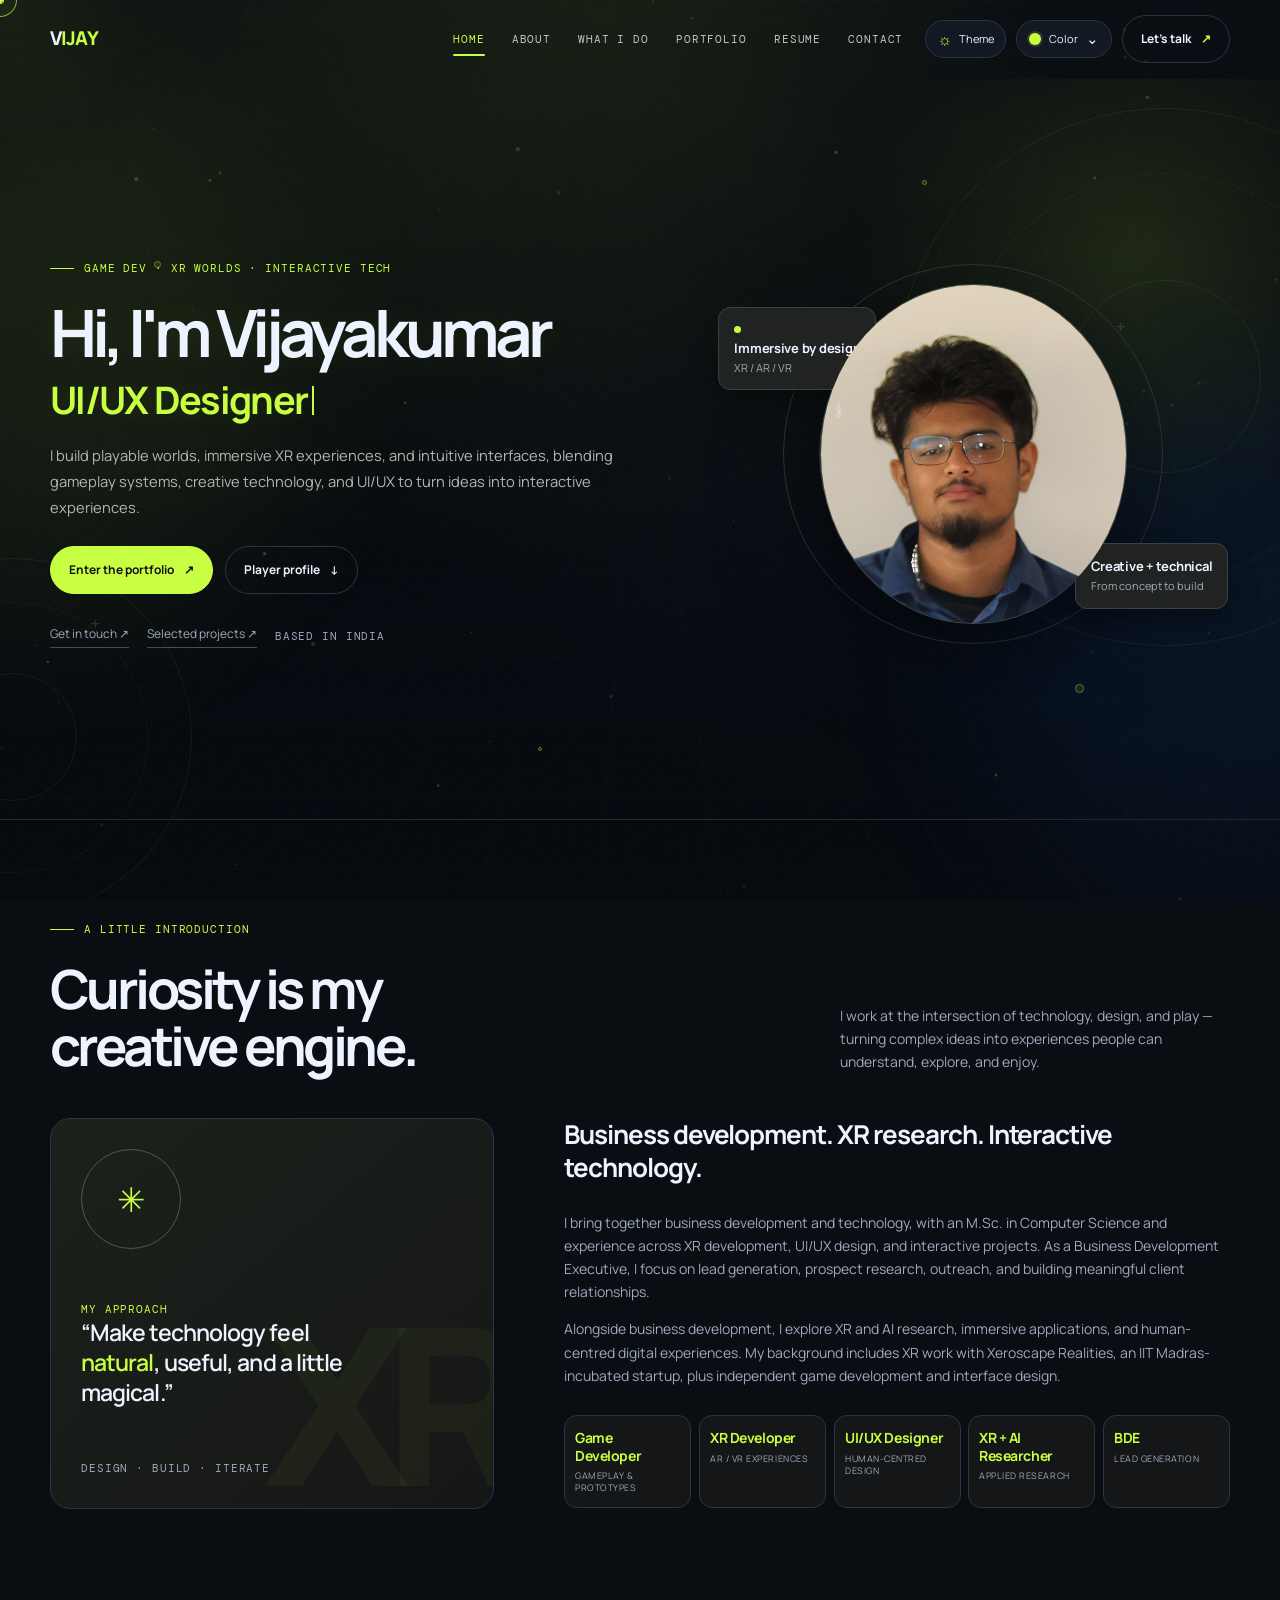
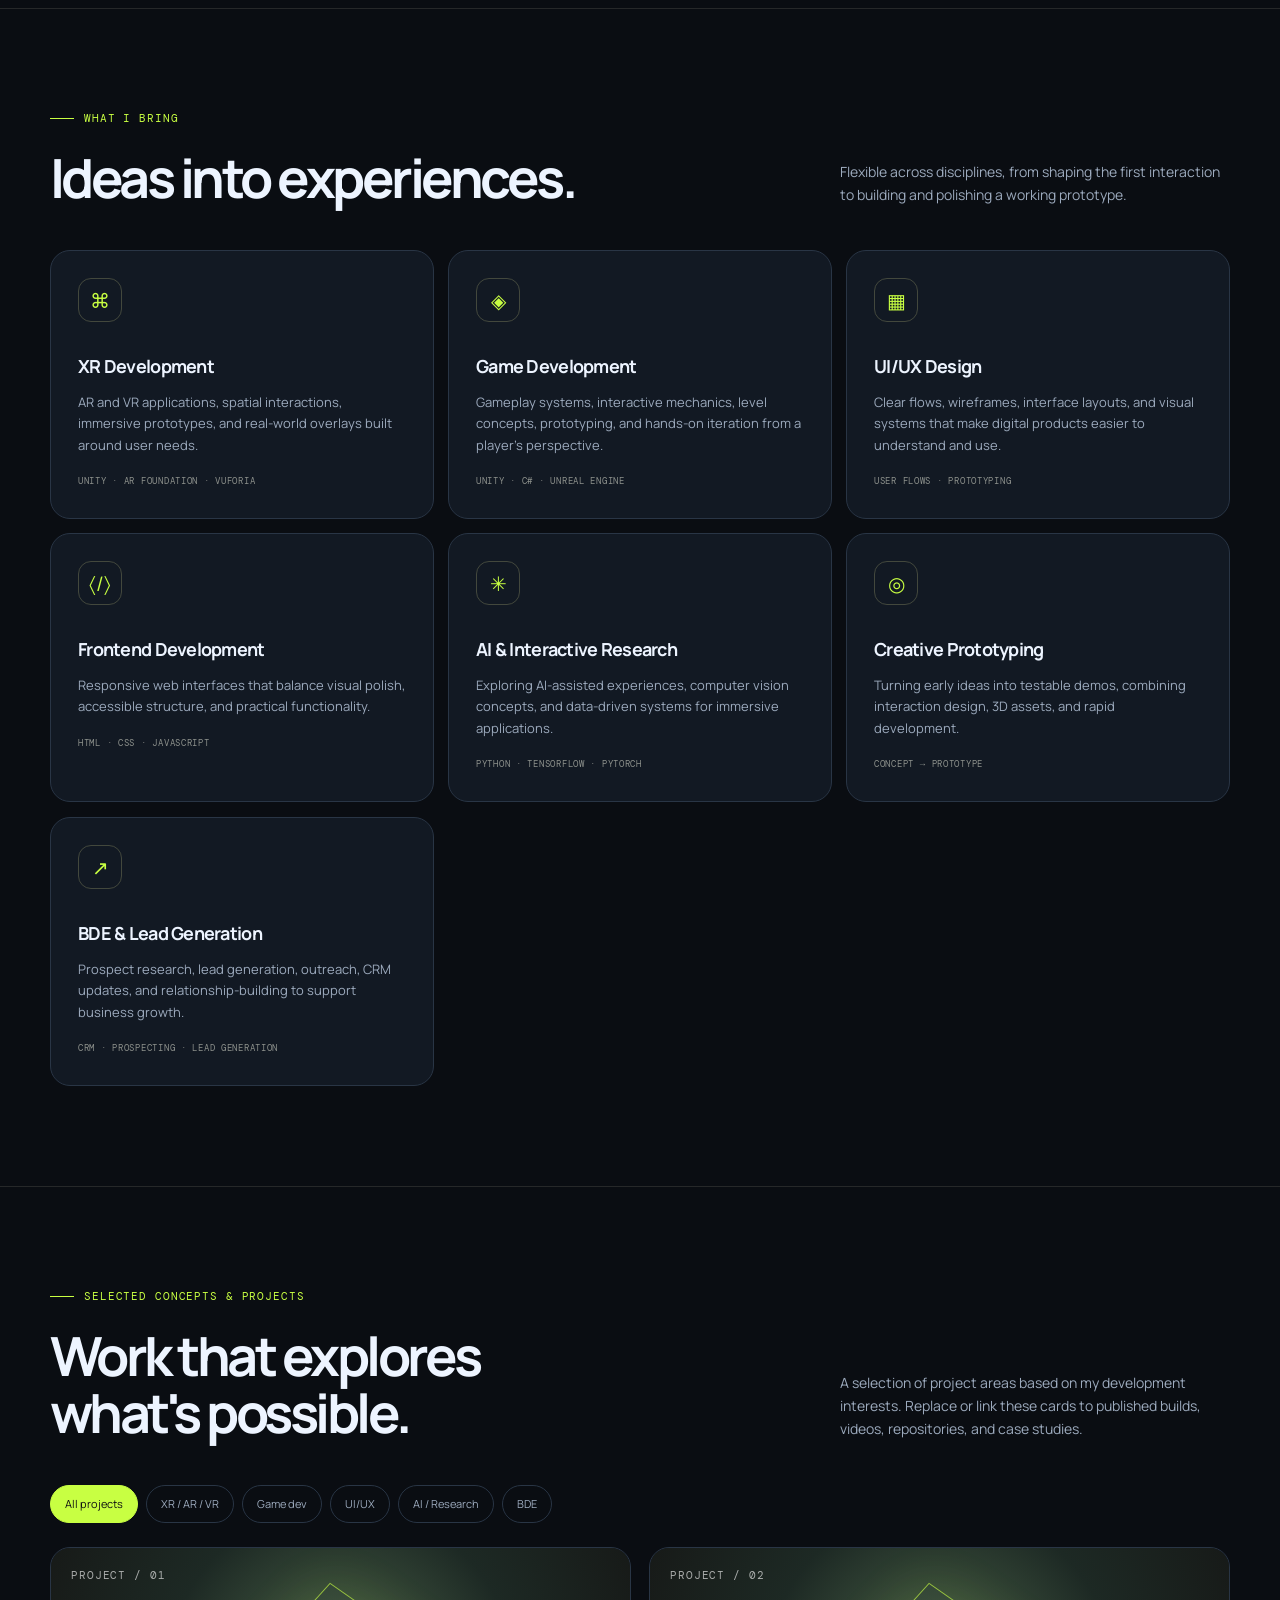
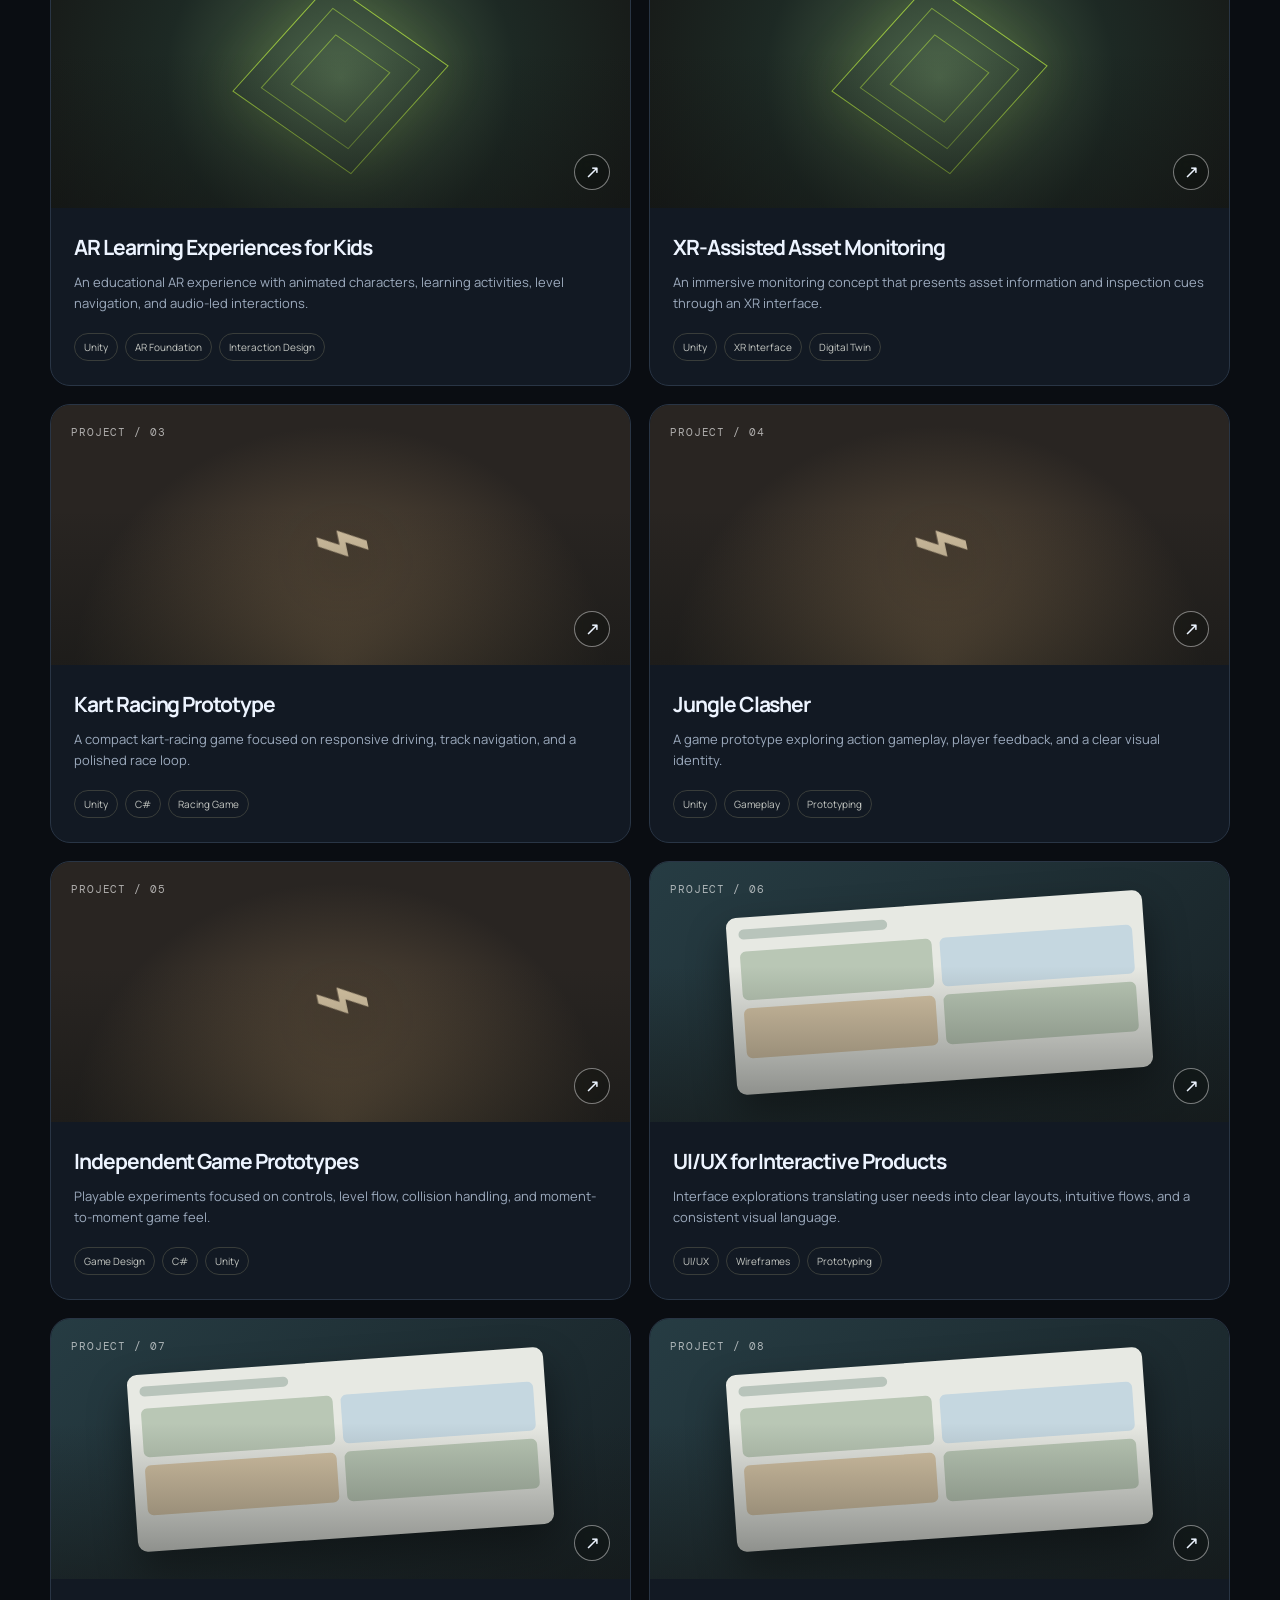
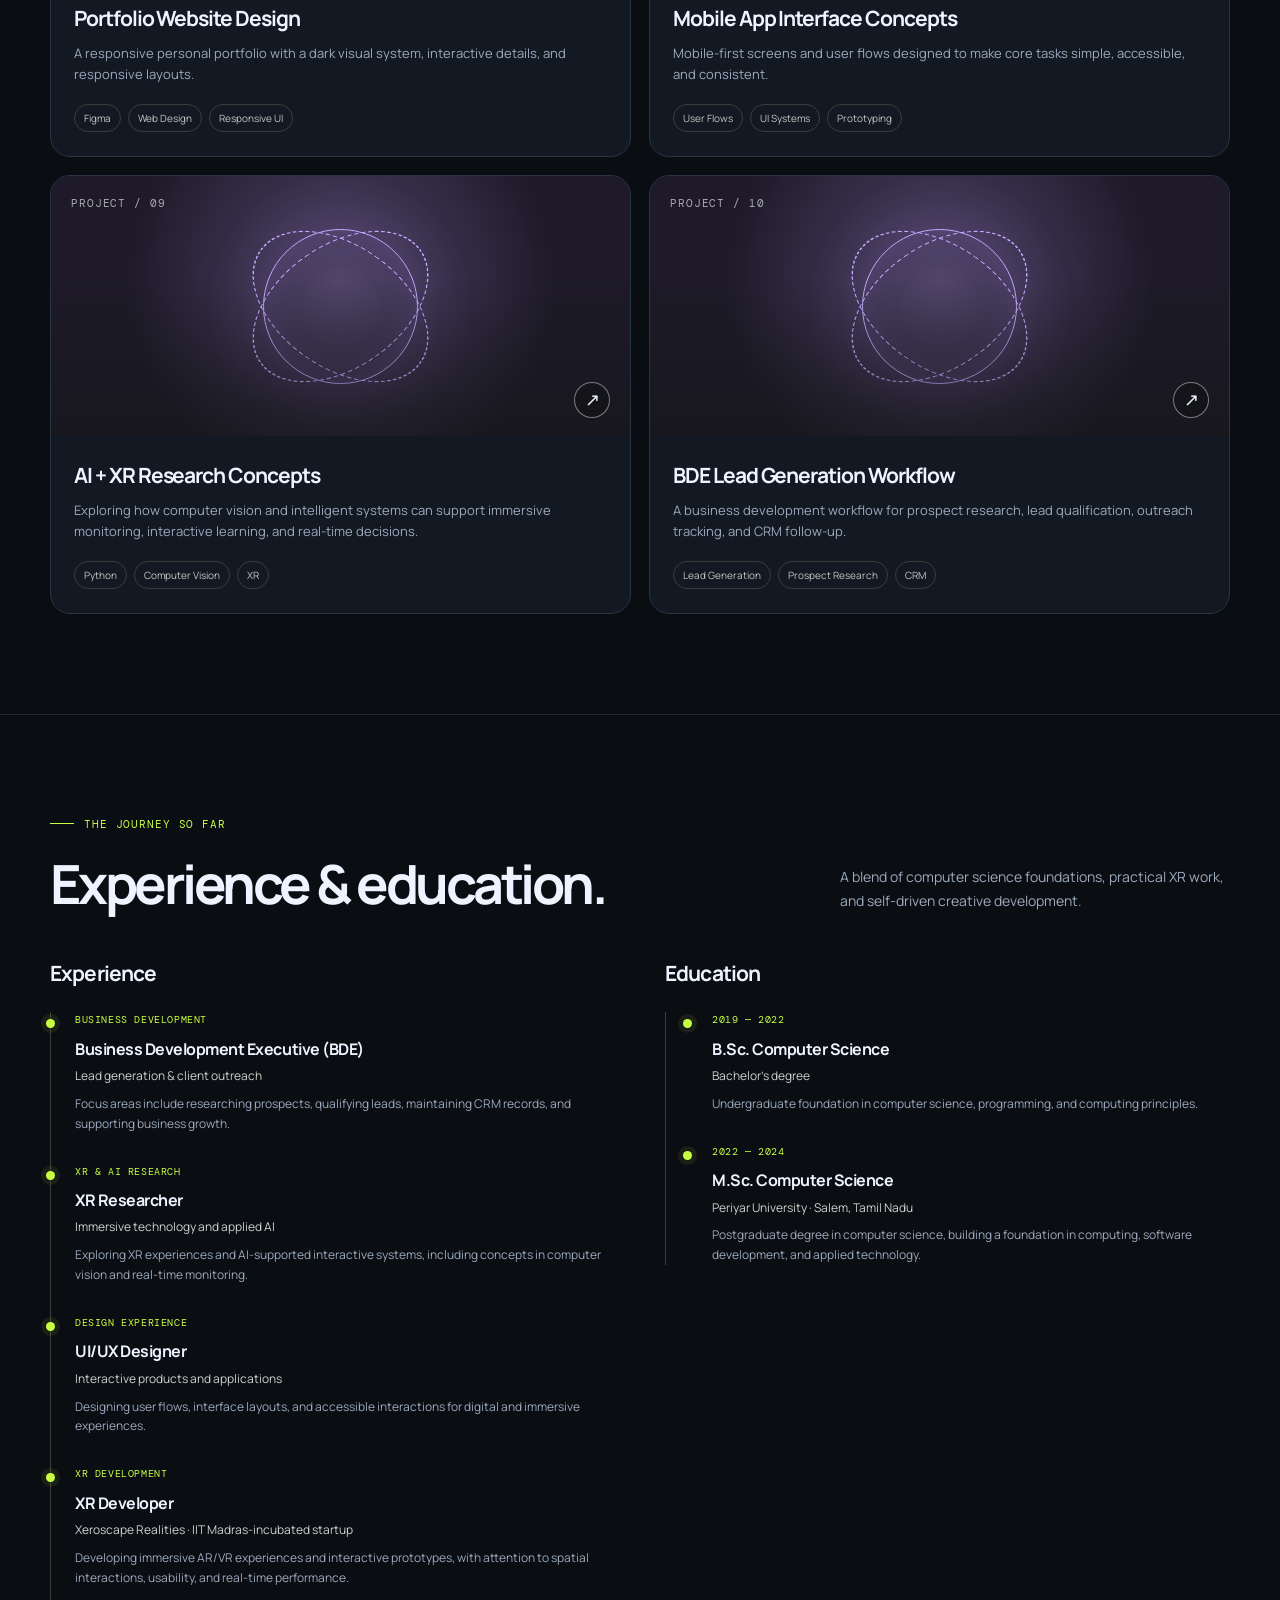
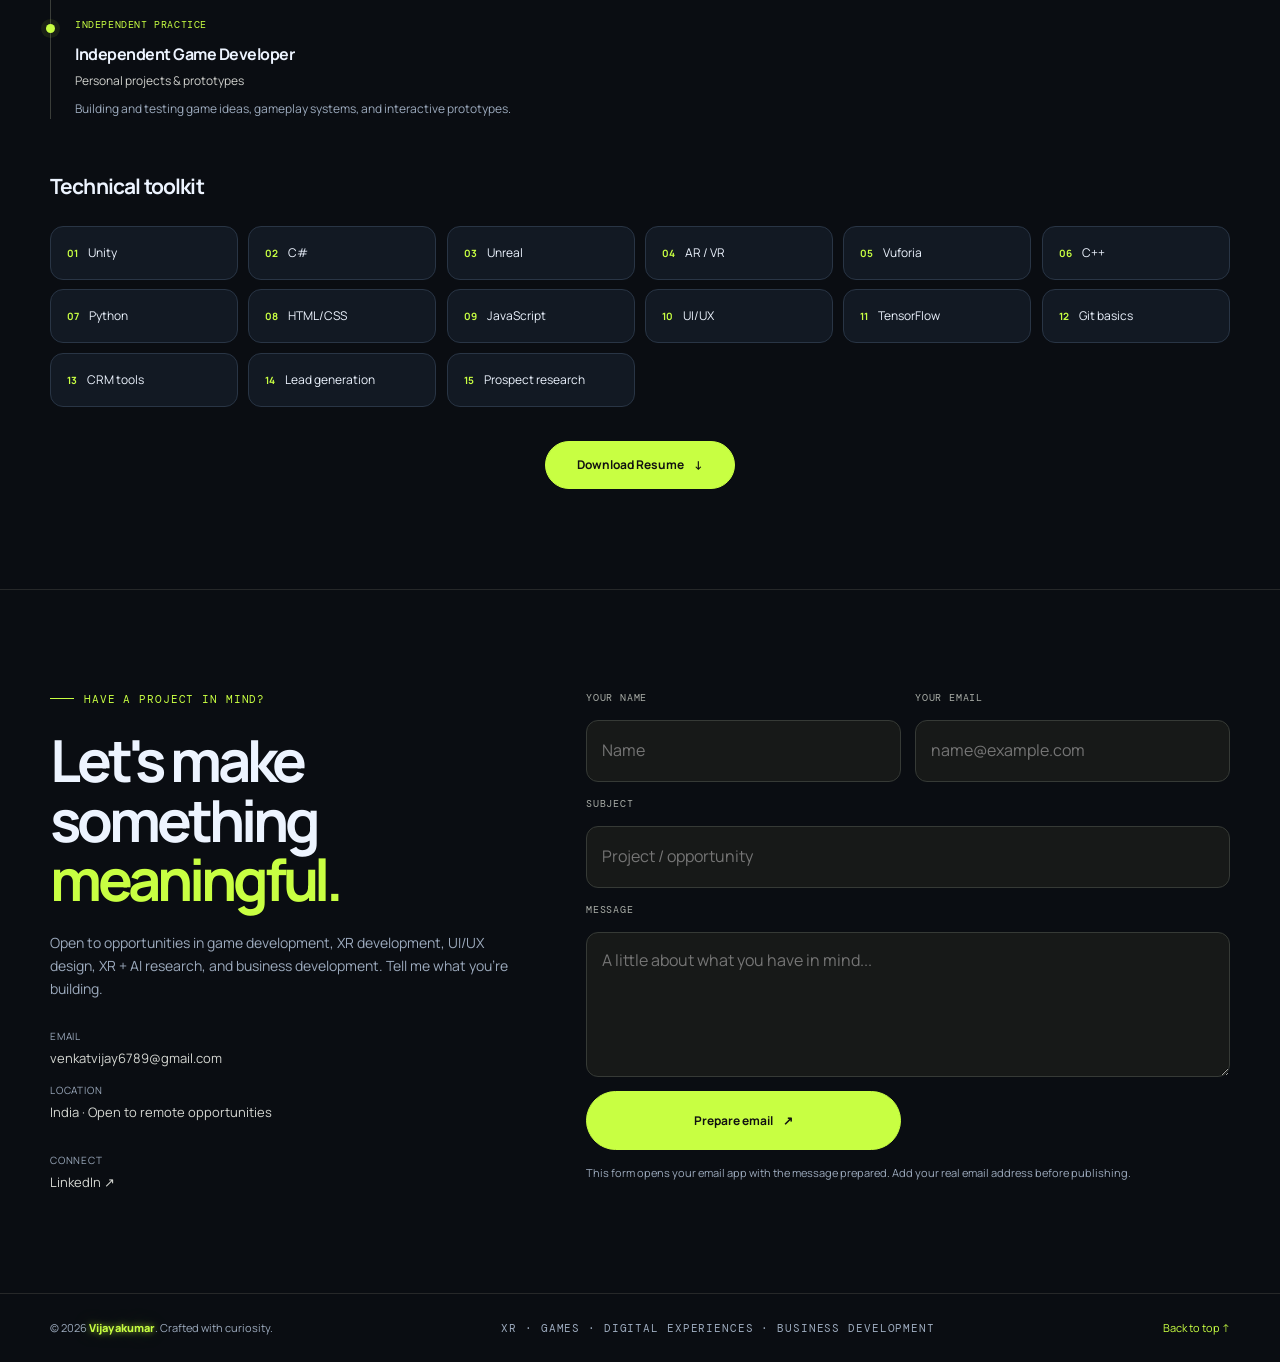
==== VIJAY/index.html @ b9625de1 "Add files via upload" ====
<!DOCTYPE html>
<html lang="en">
<head>
<meta charset="UTF-8">
<meta name="viewport" content="width=device-width, initial-scale=1.0">
<meta name="theme-color" content="#101112" id="themeColorMeta">
<meta name="description" content="Vijayakumar — Business Development Executive, XR Researcher, Game Developer and UI/UX Designer.">
<title>Vijayakumar — Game & XR Developer</title>
<link rel="preconnect" href="https://fonts.googleapis.com">
<link rel="dns-prefetch" href="https://fonts.googleapis.com">
<link rel="preconnect" href="https://fonts.gstatic.com" crossorigin>
<link href="https://fonts.googleapis.com/css2?family=DM+Mono:wght@400;500&family=Manrope:wght@400;500;600;700;800&display=swap" rel="stylesheet">



<link rel="stylesheet" href="style.css">
</head>
<body>
<div class="ambient-scene" aria-hidden="true">
  <canvas class="game-particles" id="gameParticles"></canvas>
  <div class="ambient-grid"></div>
  <div class="ambient-glow glow-a"></div><div class="ambient-glow glow-b"></div>
  <div class="hud-ring hud-ring-one"></div><div class="hud-ring hud-ring-two"></div>
  <div class="hud-scanline"></div>
  <span class="scene-node node-a"></span><span class="scene-node node-b"></span><span class="scene-node node-c"></span><span class="scene-node node-d"></span>
  <span class="scene-cross cross-a">+</span><span class="scene-cross cross-b">+</span>
</div>
<div class="scroll-progress" id="scrollProgress" aria-hidden="true"></div><div class="cursor-glow" aria-hidden="true"></div><div class="custom-cursor" id="customCursor" aria-hidden="true"></div><div class="custom-cursor-ring" id="customCursorRing" aria-hidden="true"></div>
<header class="topbar">
  <div class="wrap navrow">
    <a class="brand brand-wordmark" href="#home" aria-label="V. Vijayakumar home"><span>V<span class="accent">IJAY</span></span></a>
    <button class="menu-toggle" id="menuToggle" aria-label="Open navigation" aria-expanded="false">☰</button>
    <div class="nav-right">
    <nav class="nav" id="nav">
      <a href="#home" class="active">Home</a><a href="#about">About</a><a href="#services">What I do</a><a href="#work">Portfolio</a><a href="#resume">Resume</a><a href="#contact">Contact</a>
    </nav>
    <div class="appearance-tools" aria-label="Appearance controls">
      <button class="appearance-toggle" id="themeToggle" type="button" aria-label="Switch to light theme" title="Toggle dark and light theme"><span id="themeIcon">☼</span><span class="toggle-label">Theme</span></button>
      <div class="palette-menu" id="paletteMenu">
        <button class="palette-trigger" id="paletteTrigger" type="button" aria-expanded="false" aria-controls="paletteOptions"><span class="palette-current" id="paletteCurrent"></span><span>Color</span><span class="palette-chevron">⌄</span></button>
        <div class="palette-options" id="paletteOptions" role="group" aria-label="Choose accent colour" hidden>
          <button class="palette-option active" type="button" data-accent="#c8ff42" aria-pressed="true"><span class="palette-dot" style="--swatch:#c8ff42"></span>Lime</button>
          <button class="palette-option" type="button" data-accent="#55d6ff" aria-pressed="false"><span class="palette-dot" style="--swatch:#55d6ff"></span>Cyan</button>
          <button class="palette-option" type="button" data-accent="#b69cff" aria-pressed="false"><span class="palette-dot" style="--swatch:#b69cff"></span>Violet</button>
          <button class="palette-option" type="button" data-accent="#ff8b62" aria-pressed="false"><span class="palette-dot" style="--swatch:#ff8b62"></span>Orange</button>
        </div>
      </div>
      <a class="nav-cta" href="#contact">Let's talk <span class="accent">↗</span></a>
    </div>
    </div>
  </div>
</header>
<main>
<section class="hero" id="home"><div class="wrap hero-grid">
  <div class="hero-content">
    <div class="eyebrow">GAME DEV · XR WORLDS · INTERACTIVE TECH</div>
    <h1 class="hero-title"><span class="hero-intro">Hi, I'm Vijayakumar</span><span class="hero-role-line"><span id="typedRole" aria-live="polite">Game Developer</span><span class="typing-caret" aria-hidden="true"></span></span></h1>
    <p class="hero-copy"><span class="hero-copy-line">I build playable worlds, immersive XR experiences, and intuitive interfaces,</span> <span class="hero-copy-line">blending gameplay systems, creative technology, and UI/UX to turn ideas into interactive experiences.</span></p>
    <div class="hero-actions"><a class="button primary" href="#work">Enter the portfolio <span>↗</span></a><a class="button" href="#about">Player profile <span>↓</span></a></div>
    <div class="socials"><a href="#contact">Get in touch ↗</a><a href="#work">Selected projects ↗</a><span class="mono muted">Based in India</span></div>
  </div>
  <div class="hero-art" aria-label="Vijayakumar portrait">
    <div class="orbit"><span class="orbit-dot"></span></div>
    <div class="portrait-card"><img class="portrait-photo" src="assets\Vijay (2).jpeg" alt="Portrait of Vijayakumar" onerror="this.style.display='none';this.nextElementSibling.style.display='flex'" /><div class="photo-placeholder" aria-hidden="true"><span>ADD YOUR PHOTO</span><small>assets/vijayakumar-photo.jpg</small></div></div>
    <div class="float-label float-one"><span class="float-dot"></span><strong>Immersive by design</strong><span class="muted">XR / AR / VR</span></div>
    <div class="float-label float-two"><strong>Creative + technical</strong><span class="muted">From concept to build</span></div>
  </div>
</div></section>
<section class="section" id="about"><div class="wrap">
  <div class="section-head reveal"><div><div class="eyebrow">A little introduction</div><h2>Curiosity is my<br>creative engine.</h2></div><p>I work at the intersection of technology, design, and play — turning complex ideas into experiences people can understand, explore, and enjoy.</p></div>
  <div class="about-grid">
    <div class="about-stamp reveal"><div class="stamp-circle">✳</div><div><div class="mono accent">My approach</div><div class="quote">“Make technology feel <span class="accent">natural</span>, useful, and a little magical.”</div></div><div class="mono muted">DESIGN · BUILD · ITERATE</div></div>
    <div class="about-copy reveal"><h3>Business development. XR research. Interactive technology.</h3><p>I bring together business development and technology, with an M.Sc. in Computer Science and experience across XR development, UI/UX design, and interactive projects. As a Business Development Executive, I focus on lead generation, prospect research, outreach, and building meaningful client relationships.</p><p>Alongside business development, I explore XR and AI research, immersive applications, and human-centred digital experiences. My background includes XR work with Xeroscape Realities, an IIT Madras-incubated startup, plus independent game development and interface design.</p>
    <div class="facts about-roles"><div class="fact"><strong>Game Developer</strong><span>Gameplay & prototypes</span></div><div class="fact"><strong>XR Developer</strong><span>AR / VR experiences</span></div><div class="fact"><strong>UI/UX Designer</strong><span>Human-centred design</span></div><div class="fact"><strong>XR + AI Researcher</strong><span>Applied research</span></div><div class="fact"><strong>BDE</strong><span>Lead generation</span></div></div></div>
  </div>
</div></section>
<section class="section" id="services"><div class="wrap">
  <div class="section-head reveal"><div><div class="eyebrow">What I bring</div><h2>Ideas into experiences.</h2></div><p>Flexible across disciplines, from shaping the first interaction to building and polishing a working prototype.</p></div>
  <div class="services">
    <article class="service reveal"><div class="service-icon">⌘</div><h3>XR Development</h3><p>AR and VR applications, spatial interactions, immersive prototypes, and real-world overlays built around user needs.</p><span class="tag">Unity · AR Foundation · Vuforia</span></article>
    <article class="service reveal"><div class="service-icon">◈</div><h3>Game Development</h3><p>Gameplay systems, interactive mechanics, level concepts, prototyping, and hands-on iteration from a player's perspective.</p><span class="tag">Unity · C# · Unreal Engine</span></article>
    <article class="service reveal"><div class="service-icon">▦</div><h3>UI/UX Design</h3><p>Clear flows, wireframes, interface layouts, and visual systems that make digital products easier to understand and use.</p><span class="tag">User flows · Prototyping</span></article>
    <article class="service reveal"><div class="service-icon">〈/〉</div><h3>Frontend Development</h3><p>Responsive web interfaces that balance visual polish, accessible structure, and practical functionality.</p><span class="tag">HTML · CSS · JavaScript</span></article>
    <article class="service reveal"><div class="service-icon">✳</div><h3>AI & Interactive Research</h3><p>Exploring AI-assisted experiences, computer vision concepts, and data-driven systems for immersive applications.</p><span class="tag">Python · TensorFlow · PyTorch</span></article>
    <article class="service reveal"><div class="service-icon">◎</div><h3>Creative Prototyping</h3><p>Turning early ideas into testable demos, combining interaction design, 3D assets, and rapid development.</p><span class="tag">Concept → Prototype</span></article>
    <article class="service reveal"><div class="service-icon">↗</div><h3>BDE & Lead Generation</h3><p>Prospect research, lead generation, outreach, CRM updates, and relationship-building to support business growth.</p><span class="tag">CRM · Prospecting · Lead generation</span></article>
  </div>
</div></section>
<section class="section" id="work"><div class="wrap">
  <div class="section-head reveal"><div><div class="eyebrow">Selected concepts & projects</div><h2>Work that explores<br>what's possible.</h2></div><p>A selection of project areas based on my development interests. Replace or link these cards to published builds, videos, repositories, and case studies.</p></div>
  <div class="filters reveal" role="group" aria-label="Filter projects"><button class="filter active" data-filter="all">All projects</button><button class="filter" data-filter="xr">XR / AR / VR</button><button class="filter" data-filter="game">Game dev</button><button class="filter" data-filter="design">UI/UX</button><button class="filter" data-filter="ai">AI / Research</button><button class="filter" data-filter="bde">BDE</button></div>
  <div class="projects">
    <article class="project reveal" data-category="xr" data-project-url="" data-source-url=""><div class="project-visual visual-xr"><span class="project-number mono">PROJECT / 01</span><div class="cube"></div><span class="project-arrow">↗</span></div><div class="project-info"><h3>AR Learning Experiences for Kids</h3><p>An educational AR experience with animated characters, learning activities, level navigation, and audio-led interactions.</p><div class="project-tags"><span class="tag-chip">Unity</span><span class="tag-chip">AR Foundation</span><span class="tag-chip">Interaction Design</span></div></div></article>
    <article class="project reveal" data-category="xr" data-project-url="" data-source-url=""><div class="project-visual visual-xr"><span class="project-number mono">PROJECT / 02</span><div class="cube"></div><span class="project-arrow">↗</span></div><div class="project-info"><h3>XR-Assisted Asset Monitoring</h3><p>An immersive monitoring concept that presents asset information and inspection cues through an XR interface.</p><div class="project-tags"><span class="tag-chip">Unity</span><span class="tag-chip">XR Interface</span><span class="tag-chip">Digital Twin</span></div></div></article>
   <article
  class="project reveal"
  data-category="game"
  data-project-url="https://vijay-ghub.github.io/KART-RACE/"
  data-source-url=""
  onclick="window.open(this.dataset.projectUrl, '_blank', 'noopener,noreferrer')"
  style="cursor: pointer;"
>
  <div class="project-visual visual-game">
    <span class="project-number mono">PROJECT / 03</span>
    <div class="gamepad">⌁</div>
    <span class="project-arrow">↗</span>
  </div>

  <div class="project-info">
    <h3>Kart Racing Prototype</h3>
    <p>
      A compact kart-racing game focused on responsive driving,
      track navigation, and a polished race loop.
    </p>

    <div class="project-tags">
      <span class="tag-chip">Unity</span>
      <span class="tag-chip">C#</span>
      <span class="tag-chip">Racing Game</span>
    </div>
  </div>
</article>
    <article class="project reveal" data-category="game" data-project-url="" data-source-url=""><div class="project-visual visual-game"><span class="project-number mono">PROJECT / 04</span><div class="gamepad">⌁</div><span class="project-arrow">↗</span></div><div class="project-info"><h3>Jungle Clasher</h3><p>A game prototype exploring action gameplay, player feedback, and a clear visual identity.</p><div class="project-tags"><span class="tag-chip">Unity</span><span class="tag-chip">Gameplay</span><span class="tag-chip">Prototyping</span></div></div></article>
    <article class="project reveal" data-category="game" data-project-url="" data-source-url=""><div class="project-visual visual-game"><span class="project-number mono">PROJECT / 05</span><div class="gamepad">⌁</div><span class="project-arrow">↗</span></div><div class="project-info"><h3>Independent Game Prototypes</h3><p>Playable experiments focused on controls, level flow, collision handling, and moment-to-moment game feel.</p><div class="project-tags"><span class="tag-chip">Game Design</span><span class="tag-chip">C#</span><span class="tag-chip">Unity</span></div></div></article>
    <article class="project reveal" data-category="design" data-project-url="" data-source-url=""><div class="project-visual visual-ui"><span class="project-number mono">PROJECT / 06</span><div class="ui-window"><div class="ui-bar"></div><div class="ui-tiles"><i></i><i></i><i></i><i></i></div></div><span class="project-arrow">↗</span></div><div class="project-info"><h3>UI/UX for Interactive Products</h3><p>Interface explorations translating user needs into clear layouts, intuitive flows, and a consistent visual language.</p><div class="project-tags"><span class="tag-chip">UI/UX</span><span class="tag-chip">Wireframes</span><span class="tag-chip">Prototyping</span></div></div></article>
    <article class="project reveal" data-category="design" data-project-url="" data-source-url=""><div class="project-visual visual-ui"><span class="project-number mono">PROJECT / 07</span><div class="ui-window"><div class="ui-bar"></div><div class="ui-tiles"><i></i><i></i><i></i><i></i></div></div><span class="project-arrow">↗</span></div><div class="project-info"><h3>Portfolio Website Design</h3><p>A responsive personal portfolio with a dark visual system, interactive details, and responsive layouts.</p><div class="project-tags"><span class="tag-chip">Figma</span><span class="tag-chip">Web Design</span><span class="tag-chip">Responsive UI</span></div></div></article>
    <article class="project reveal" data-category="design" data-project-url="" data-source-url=""><div class="project-visual visual-ui"><span class="project-number mono">PROJECT / 08</span><div class="ui-window"><div class="ui-bar"></div><div class="ui-tiles"><i></i><i></i><i></i><i></i></div></div><span class="project-arrow">↗</span></div><div class="project-info"><h3>Mobile App Interface Concepts</h3><p>Mobile-first screens and user flows designed to make core tasks simple, accessible, and consistent.</p><div class="project-tags"><span class="tag-chip">User Flows</span><span class="tag-chip">UI Systems</span><span class="tag-chip">Prototyping</span></div></div></article>
    <article class="project reveal" data-category="ai" data-project-url="" data-source-url=""><div class="project-visual visual-ai"><span class="project-number mono">PROJECT / 09</span><div class="ai-orb"></div><span class="project-arrow">↗</span></div><div class="project-info"><h3>AI + XR Research Concepts</h3><p>Exploring how computer vision and intelligent systems can support immersive monitoring, interactive learning, and real-time decisions.</p><div class="project-tags"><span class="tag-chip">Python</span><span class="tag-chip">Computer Vision</span><span class="tag-chip">XR</span></div></div></article>
    <article class="project reveal" data-category="bde" data-project-url="" data-source-url=""><div class="project-visual visual-ai"><span class="project-number mono">PROJECT / 10</span><div class="ai-orb"></div><span class="project-arrow">↗</span></div><div class="project-info"><h3>BDE Lead Generation Workflow</h3><p>A business development workflow for prospect research, lead qualification, outreach tracking, and CRM follow-up.</p><div class="project-tags"><span class="tag-chip">Lead Generation</span><span class="tag-chip">Prospect Research</span><span class="tag-chip">CRM</span></div></div></article>
  </div>
</div></section>
<section class="section" id="resume"><div class="wrap">
  <div class="section-head reveal"><div><div class="eyebrow">The journey so far</div><h2>Experience & education.</h2></div><p>A blend of computer science foundations, practical XR work, and self-driven creative development.</p></div>
  <div class="resume-grid">
    <div class="resume-col reveal"><h3>Experience</h3><div class="timeline">
      <div class="timeline-item"><div class="date">Business development</div><h4>Business Development Executive (BDE)</h4><div class="place">Lead generation & client outreach</div><p>Focus areas include researching prospects, qualifying leads, maintaining CRM records, and supporting business growth.</p></div>
      <div class="timeline-item"><div class="date">XR & AI research</div><h4>XR Researcher</h4><div class="place">Immersive technology and applied AI</div><p>Exploring XR experiences and AI-supported interactive systems, including concepts in computer vision and real-time monitoring.</p></div>
      <div class="timeline-item"><div class="date">Design experience</div><h4>UI/UX Designer</h4><div class="place">Interactive products and applications</div><p>Designing user flows, interface layouts, and accessible interactions for digital and immersive experiences.</p></div>
      <div class="timeline-item"><div class="date">XR development</div><h4>XR Developer</h4><div class="place">Xeroscape Realities · IIT Madras-incubated startup</div><p>Developing immersive AR/VR experiences and interactive prototypes, with attention to spatial interactions, usability, and real-time performance.</p></div>
      <div class="timeline-item"><div class="date">Independent practice</div><h4>Independent Game Developer</h4><div class="place">Personal projects & prototypes</div><p>Building and testing game ideas, gameplay systems, and interactive prototypes.</p></div>
    </div></div>
    <div class="resume-col reveal"><h3>Education</h3><div class="timeline">
      <div class="timeline-item"><div class="date">2019 — 2022</div><h4>B.Sc. Computer Science</h4><div class="place">Bachelor’s degree</div><p>Undergraduate foundation in computer science, programming, and computing principles.</p></div>
      <div class="timeline-item"><div class="date">2022 — 2024</div><h4>M.Sc. Computer Science</h4><div class="place">Periyar University · Salem, Tamil Nadu</div><p>Postgraduate degree in computer science, building a foundation in computing, software development, and applied technology.</p></div>
    </div></div>
    <div class="resume-col reveal toolkit-col"><h3>Technical toolkit</h3><div class="skills-grid">
      <div class="skill"><b>01</b> Unity</div><div class="skill"><b>02</b> C#</div><div class="skill"><b>03</b> Unreal</div><div class="skill"><b>04</b> AR / VR</div><div class="skill"><b>05</b> Vuforia</div><div class="skill"><b>06</b> C++</div><div class="skill"><b>07</b> Python</div><div class="skill"><b>08</b> HTML/CSS</div><div class="skill"><b>09</b> JavaScript</div><div class="skill"><b>10</b> UI/UX</div><div class="skill"><b>11</b> TensorFlow</div><div class="skill"><b>12</b> Git basics</div><div class="skill"><b>13</b> CRM tools</div><div class="skill"><b>14</b> Lead generation</div><div class="skill"><b>15</b> Prospect research</div>
    </div></div>
  </div>
  <div class="resume-download reveal"><a class="button primary" href="assets/Vijayakumar-Resume.pdf" download>Download Resume <span>↓</span></a></div>
</div></section>
<section class="section" id="contact"><div class="wrap contact-grid">
  <div class="contact-copy reveal"><div class="eyebrow">Have a project in mind?</div><h2>Let's make something <span class="accent">meaningful.</span></h2><p>Open to opportunities in game development, XR development, UI/UX design, XR + AI research, and business development. Tell me what you're building.</p><div class="contact-detail"><div><span>Email</span><a href="mailto:venkatvijay6789@gmail.com" id="emailLink">venkatvijay6789@gmail.com</a></div><div><span>Location</span>India · Open to remote opportunities</div><div><span></span></div><div><span>Connect</span><a href="https://www.linkedin.com/in/vijayakumar-v-81b284235/" target="_blank" rel="noreferrer">LinkedIn ↗</a></div></div></div>
  <form class="contact-form reveal" id="contactForm">
    <div class="field"><label for="name">Your name</label><input id="name" name="name" placeholder="Name" required></div>
    <div class="field"><label for="email">Your email</label><input id="email" name="email" type="email" placeholder="name@example.com" required></div>
    <div class="field full"><label for="subject">Subject</label><input id="subject" name="subject" placeholder="Project / opportunity"></div>
    <div class="field full"><label for="message">Message</label><textarea id="message" name="message" placeholder="A little about what you have in mind..." required></textarea></div>
    <button class="button primary" type="submit">Prepare email <span>↗</span></button>
    <p class="form-note" id="formNote">This form opens your email app with the message prepared. Add your real email address before publishing.</p>
  </form>
</div></section>
</main>
<footer class="footer"><div class="wrap footer-row"><span>© <span id="year"></span> <strong class="footer-name">Vijayakumar</strong>. Crafted with curiosity.</span><span class="mono">XR · GAMES · DIGITAL EXPERIENCES · BUSINESS DEVELOPMENT </span><a class="backtop" href="#home">Back to top ↑</a></div></footer>

<script src="script.js" defer></script>
</body>
</html>







<div class="project-modal" id="projectModal" hidden role="dialog" aria-modal="true" aria-labelledby="projectModalTitle">
  <div class="project-modal-panel" role="document">
    <button class="project-modal-close" id="projectModalClose" type="button" aria-label="Close project details">×</button>
    <div class="project-modal-preview" id="projectModalPreview"></div>
    <div class="project-modal-body">
      <div class="project-modal-kicker" id="projectModalKicker">PROJECT DETAILS</div>
      <h2 id="projectModalTitle"></h2>
      <p class="project-modal-description" id="projectModalDescription"></p>
      <div class="project-modal-tags" id="projectModalTags"></div>
      <div class="project-modal-actions">
        <a class="button primary" id="projectDemoLink" href="#" target="_blank" rel="noopener noreferrer" hidden>Open Project ↗</a>
        <a class="button" id="projectSourceLink" href="#" target="_blank" rel="noopener noreferrer" hidden>View Source Code ↗</a>
      </div>
      <p class="project-modal-note" id="projectModalNote">Add the real project or repository URL in this card’s data-project-url or data-source-url attribute to enable redirection.</p>
    </div>
  </div>
</div>
---- VIJAY/style.css ----
:root{--bg:#101112;--panel:#171819;--panel2:#1d1f20;--line:#303233;--text:#f2f1ed;--muted:#a1a4a3;--accent:#c8ff42;--radius:20px;--max:1180px}
*{box-sizing:border-box}html{scroll-behavior:smooth;scroll-padding-top:100px}body{margin:0;background:var(--bg);color:var(--text);font-family:Manrope,Arial,sans-serif;line-height:1.65}a{color:inherit;text-decoration:none}button,input,textarea{font:inherit}button{cursor:pointer}.wrap{width:min(var(--max),calc(100% - 48px));margin:auto}.mono,.eyebrow,.nav a,.tag,.meta{font-family:"DM Mono",monospace;text-transform:uppercase;letter-spacing:.08em;font-size:11px}.muted{color:var(--muted)}.accent{color:var(--accent)}.topbar{position:sticky;top:0;z-index:50;background:rgba(16,17,18,.88);backdrop-filter:blur(18px);border-bottom:1px solid rgba(255,255,255,.07)}.navrow{height:78px;display:flex;align-items:center;justify-content:space-between;gap:24px}.brand{display:flex;align-items:center;gap:12px;font-weight:800;letter-spacing:-.04em}.brand-mark{display:grid;place-items:center;width:36px;height:36px;border-radius:50%;background:var(--accent);color:#101112;font-size:14px;font-weight:800}.nav{display:flex;align-items:center;gap:27px}.nav a{color:#c4c6c3;transition:.2s}.nav a:hover,.nav a.active{color:var(--accent)}.nav-cta,.button{display:inline-flex;align-items:center;justify-content:center;gap:10px;padding:13px 18px;border:1px solid var(--line);border-radius:999px;font-size:12px;font-weight:700;transition:transform .2s,background .2s,border-color .2s}.nav-cta:hover,.button:hover{transform:translateY(-2px);border-color:var(--accent)}.button.primary{background:var(--accent);color:#111;border-color:var(--accent)}.button.primary:hover{background:#d7ff75}.menu-toggle{display:none;background:none;border:1px solid var(--line);color:var(--text);border-radius:50%;width:42px;height:42px;font-size:20px}
.hero{padding:82px 0 66px;min-height:650px;display:flex;align-items:center;position:relative;overflow:hidden}.hero:before{content:"";position:absolute;width:600px;height:600px;right:-150px;top:-120px;border-radius:50%;background:radial-gradient(circle,rgba(200,255,66,.12),transparent 68%);pointer-events:none}.hero-grid{display:grid;grid-template-columns:1.15fr .85fr;gap:70px;align-items:center;position:relative}.eyebrow{display:flex;align-items:center;gap:10px;color:var(--accent);margin-bottom:22px}.eyebrow:before{content:"";width:24px;height:1px;background:var(--accent)}h1,h2,h3,p{margin-top:0}h1{font-size:clamp(48px,7vw,88px);line-height:.99;letter-spacing:-.075em;margin-bottom:25px;font-weight:700}h1 span{color:var(--accent)}.hero-copy{max-width:590px;font-size:16px;color:#b4b7b4}.hero-actions{display:flex;gap:12px;flex-wrap:wrap;margin:30px 0 36px}.socials{display:flex;gap:18px;align-items:center}.socials a{font-size:12px;color:var(--muted);border-bottom:1px solid #4b4d4c;padding-bottom:3px}.socials a:hover{color:var(--accent);border-color:var(--accent)}.hero-art{min-height:420px;position:relative;display:grid;place-items:center}.orbit{width:min(100%,420px);aspect-ratio:1;border:1px solid #343735;border-radius:50%;position:absolute;animation:spin 32s linear infinite}.orbit:before,.orbit:after{content:"";position:absolute;border:1px solid #343735;border-radius:50%;inset:35px}.orbit:after{inset:80px;border-style:dashed;opacity:.7}.orbit-dot{position:absolute;left:13%;top:20%;width:12px;height:12px;border-radius:50%;background:var(--accent);box-shadow:0 0 24px #c8ff4280}.portrait-card{width:270px;height:270px;border-radius:50%;background:linear-gradient(145deg,#333936,#171a18 65%);border:1px solid #444944;position:relative;overflow:hidden;display:flex;align-items:end;justify-content:center;box-shadow:0 30px 100px #0008}.portrait-card:before{content:"";position:absolute;width:240px;height:240px;border-radius:50%;background:var(--accent);opacity:.13;top:22px;filter:blur(4px)}.avatar{position:relative;width:190px;height:260px}.avatar .head{position:absolute;width:94px;height:112px;background:#b98561;border-radius:48% 48% 43% 43%;left:48px;top:18px;box-shadow:inset -10px -3px #976647}.avatar .hair{position:absolute;width:102px;height:62px;background:#171716;border-radius:55% 50% 24% 25%;left:44px;top:8px;z-index:2;transform:rotate(-5deg)}.avatar .neck{position:absolute;top:115px;left:79px;width:34px;height:40px;background:#a87554}.avatar .body{position:absolute;bottom:-8px;left:10px;width:174px;height:145px;background:#252b29;border-radius:75px 75px 0 0;border:1px solid #4c514d}.avatar .shirtline{position:absolute;z-index:3;left:91px;top:143px;width:2px;height:80px;background:#4b514c}.float-label{position:absolute;background:#202321;border:1px solid #3c423b;padding:12px 15px;border-radius:12px;box-shadow:0 12px 30px #0005;font-size:11px}.float-label strong{display:block;font-size:13px;color:var(--text);letter-spacing:-.02em}.float-one{left:-5px;top:78px}.float-two{right:-5px;bottom:70px}.float-dot{display:inline-block;width:7px;height:7px;border-radius:50%;background:var(--accent);margin-right:7px}
.section{padding:100px 0;border-top:1px solid #262829}.section-head{display:flex;align-items:end;justify-content:space-between;gap:28px;margin-bottom:44px}.section-head h2{font-size:clamp(34px,5vw,54px);line-height:1.05;letter-spacing:-.065em;margin:10px 0 0}.section-head p{max-width:390px;color:var(--muted);margin:0;font-size:14px}.about-grid{display:grid;grid-template-columns:.8fr 1.2fr;gap:70px}.about-stamp{min-height:340px;border-radius:var(--radius);background:linear-gradient(140deg,#1c211b,#151716);border:1px solid var(--line);padding:30px;display:flex;flex-direction:column;justify-content:space-between;position:relative;overflow:hidden}.about-stamp:after{content:"XR";position:absolute;right:-12px;bottom:-75px;font-size:220px;font-weight:800;letter-spacing:-.12em;color:#c8ff420b}.stamp-circle{width:100px;height:100px;border:1px solid #51584b;border-radius:50%;display:grid;place-items:center;color:var(--accent);font-size:34px}.about-stamp .quote{font-size:23px;font-weight:600;letter-spacing:-.04em;max-width:270px;line-height:1.3;position:relative;z-index:1}.about-copy h3{font-size:26px;letter-spacing:-.04em;line-height:1.3}.about-copy p{color:var(--muted);font-size:14px}.facts{display:grid;grid-template-columns:repeat(3,1fr);gap:10px;margin-top:28px}.fact{padding:17px;border:1px solid var(--line);border-radius:13px;background:#151617}.fact strong{display:block;color:var(--accent);font-size:21px;letter-spacing:-.05em}.fact span{font-size:10px;color:var(--muted);text-transform:uppercase;letter-spacing:.06em}
.services{display:grid;grid-template-columns:repeat(3,1fr);gap:14px}.service{padding:27px;border:1px solid var(--line);border-radius:var(--radius);background:var(--panel);min-height:245px;transition:.25s}.service:hover{transform:translateY(-5px);border-color:#68774a;background:#1a1d19}.service-icon{width:44px;height:44px;border:1px solid #43483d;border-radius:13px;display:grid;place-items:center;color:var(--accent);font-size:20px;margin-bottom:30px}.service h3{font-size:18px;letter-spacing:-.04em;margin-bottom:10px}.service p{font-size:13px;color:var(--muted);margin:0}.service .tag{display:inline-block;margin-top:18px;color:#8d918c;font-size:9px}
.filters{display:flex;gap:8px;flex-wrap:wrap;margin-bottom:24px}.filter{background:transparent;color:var(--muted);border:1px solid var(--line);border-radius:999px;padding:9px 14px;font-size:11px}.filter.active,.filter:hover{background:var(--accent);color:#101112;border-color:var(--accent)}.projects{display:grid;grid-template-columns:repeat(2,1fr);gap:18px}.project{border:1px solid var(--line);border-radius:var(--radius);overflow:hidden;background:var(--panel);transition:.25s}.project:hover{transform:translateY(-4px);border-color:#555b4a}.project[hidden]{display:none}.project-visual{height:260px;position:relative;overflow:hidden;display:grid;place-items:center;background:#202420}.project-visual:after{content:"";position:absolute;inset:0;background:linear-gradient(0deg,#12141380,transparent 60%)}.visual-xr{background:radial-gradient(circle at 50% 50%,#4e674b,#1d2924 55%,#171a18)}.visual-xr .cube{width:145px;height:145px;border:1px solid #c8ff42a8;transform:rotate(35deg) skew(-7deg);box-shadow:0 0 55px #c8ff4220;position:relative}.visual-xr .cube:before,.visual-xr .cube:after{content:"";position:absolute;inset:18px;border:1px solid #c8ff4275}.visual-xr .cube:after{inset:38px}.visual-game{background:radial-gradient(ellipse at 50% 100%,#725e45,#292522 65%)}.visual-game .gamepad{font-size:100px;color:#d8c6a5;filter:drop-shadow(0 15px 30px #0008);transform:rotate(-12deg)}.visual-ui{background:linear-gradient(135deg,#263c43,#182226)}.ui-window{width:72%;height:68%;background:#e7e9e3;border-radius:10px;padding:12px;transform:rotate(-4deg);box-shadow:0 20px 40px #0007}.ui-bar{height:10px;width:38%;background:#b8c4bb;border-radius:5px;margin-bottom:12px}.ui-tiles{display:grid;grid-template-columns:1fr 1fr;gap:8px;height:70%}.ui-tiles i{background:#b9c7b5;border-radius:6px}.ui-tiles i:nth-child(2){background:#c5d7e0}.ui-tiles i:nth-child(3){background:#d4c3a5}.visual-ai{background:radial-gradient(circle at 50% 40%,#51456b,#1e1a29 65%)}.ai-orb{width:155px;height:155px;border:1px solid #c3a9ff;border-radius:50%;box-shadow:inset 0 0 35px #ad8aff35,0 0 70px #ad8aff25;position:relative}.ai-orb:before,.ai-orb:after{content:"";position:absolute;inset:15px;border:1px dashed #c3a9ff;border-radius:50%;transform:rotate(35deg) scaleX(1.6)}.ai-orb:after{transform:rotate(-35deg) scaleX(1.6)}.project-number{position:absolute;left:20px;top:18px;z-index:2;color:#ffffffa0}.project-arrow{position:absolute;right:20px;bottom:18px;z-index:2;width:36px;height:36px;display:grid;place-items:center;border:1px solid #ffffff70;border-radius:50%;font-size:18px}.project-info{padding:22px 23px 24px}.project-info h3{font-size:21px;letter-spacing:-.05em;margin-bottom:7px}.project-info p{font-size:13px;color:var(--muted);margin-bottom:18px}.project-tags{display:flex;gap:7px;flex-wrap:wrap}.tag-chip{font-size:10px;border:1px solid #393d3a;color:#c4c7c2;border-radius:999px;padding:5px 9px}
.resume-grid{display:grid;grid-template-columns:1fr 1fr;gap:50px}.toolkit-col{grid-column:1/-1}.toolkit-col .skills-grid{grid-template-columns:repeat(6,minmax(0,1fr))}.resume-col h3{font-size:21px;letter-spacing:-.04em;margin-bottom:22px}.timeline{border-left:1px solid #3a3d39;padding-left:24px}.timeline-item{position:relative;padding:0 0 30px}.timeline-item:last-child{padding-bottom:0}.timeline-item:before{content:"";position:absolute;width:9px;height:9px;border-radius:50%;background:var(--accent);left:-29px;top:7px;box-shadow:0 0 0 5px #c8ff4215}.timeline-item .date{font-family:"DM Mono",monospace;font-size:10px;color:var(--accent);letter-spacing:.06em;text-transform:uppercase}.timeline-item h4{font-size:16px;margin:7px 0 4px;letter-spacing:-.03em}.timeline-item .place{font-size:12px;color:#d0d1cd;margin-bottom:8px}.timeline-item p{font-size:12px;color:var(--muted);margin:0}.skills-grid{display:grid;grid-template-columns:repeat(4,1fr);gap:10px}.skill{background:var(--panel);border:1px solid var(--line);border-radius:13px;padding:16px;display:flex;align-items:center;gap:10px;font-size:12px}.skill b{color:var(--accent);font-size:10px}
.contact-grid{display:grid;grid-template-columns:.85fr 1.15fr;gap:60px}.contact-copy h2{font-size:clamp(38px,5vw,58px);letter-spacing:-.07em;line-height:1.03;margin:14px 0 22px}.contact-copy p{color:var(--muted);font-size:14px}.contact-detail{margin-top:28px;display:grid;gap:13px}.contact-detail a,.contact-detail div{font-size:13px;color:#d4d6d1}.contact-detail span{display:block;color:var(--muted);font-size:10px;text-transform:uppercase;letter-spacing:.08em;margin-bottom:3px}.contact-form{display:grid;grid-template-columns:1fr 1fr;gap:14px}.field{display:grid;gap:8px}.field.full{grid-column:1/-1}.field label{font-family:"DM Mono",monospace;font-size:10px;text-transform:uppercase;letter-spacing:.08em;color:#a9ada7}.field input,.field textarea{width:100%;background:#171918;border:1px solid #363a36;color:var(--text);border-radius:12px;padding:14px 15px;outline:none}.field input:focus,.field textarea:focus{border-color:var(--accent)}.field textarea{min-height:140px;resize:vertical}.form-note{font-size:11px;color:var(--muted);grid-column:1/-1;margin:0}.footer{padding:25px 0;border-top:1px solid #262829;color:var(--muted);font-size:11px}.footer-row{display:flex;align-items:center;justify-content:space-between;gap:15px}.backtop{color:var(--accent)}.reveal{opacity:0;transform:translateY(22px);transition:opacity .7s ease,transform .7s ease}.reveal.visible{opacity:1;transform:none}@keyframes spin{to{transform:rotate(360deg)}}@media(prefers-reduced-motion:reduce){*,*:before,*:after{animation-duration:.01ms!important;scroll-behavior:auto!important;transition-duration:.01ms!important}.reveal{opacity:1;transform:none}}
@media(max-width:900px){.nav{gap:14px}.nav a{font-size:10px}.nav-cta{display:none}.hero-grid{gap:25px}.hero-art{min-height:350px}.portrait-card{transform:scale(.85)}.float-one{left:-20px}.float-two{right:-12px}.about-grid,.contact-grid{gap:28px}.services{grid-template-columns:repeat(2,1fr)}.skills-grid{grid-template-columns:repeat(3,1fr)}.toolkit-col .skills-grid{grid-template-columns:repeat(3,minmax(0,1fr))}}
@media(max-width:680px){.wrap{width:min(100% - 32px,var(--max))}.navrow{height:68px}.menu-toggle{display:block}.nav{display:none;position:absolute;top:68px;left:0;right:0;padding:18px 24px 24px;background:#151716;border-bottom:1px solid var(--line);flex-direction:column;align-items:flex-start;gap:18px}.nav.open{display:flex}.nav a{font-size:12px}.hero{padding:65px 0 50px}.hero-grid{grid-template-columns:1fr;gap:5px}.hero-art{min-height:340px;order:-1}.orbit{width:310px}.portrait-card{transform:scale(.78)}.float-one{left:4%;top:42px}.float-two{right:2%;bottom:40px}h1{font-size:clamp(48px,14vw,70px)}.hero-copy{font-size:14px}.section{padding:72px 0}.section-head{display:block;margin-bottom:30px}.section-head p{margin-top:16px}.about-grid,.contact-grid,.resume-grid{grid-template-columns:1fr;gap:24px}.about-stamp{min-height:270px}.facts{grid-template-columns:repeat(3,1fr)}.fact{padding:12px}.fact strong{font-size:18px}.fact span{font-size:8px}.services{grid-template-columns:1fr}.service{min-height:unset}.service-icon{margin-bottom:20px}.projects{grid-template-columns:1fr}.project-visual{height:230px}.skills-grid{grid-template-columns:repeat(2,1fr)}.toolkit-col .skills-grid{grid-template-columns:repeat(2,minmax(0,1fr))}.contact-form{grid-template-columns:1fr}.field.full,.form-note{grid-column:auto}.footer-row{align-items:flex-start;flex-direction:column}.section-head h2{font-size:40px}}

/* Enhanced motion layer */
:root{--pointer-x:50%;--pointer-y:30%;--scroll-progress:0}
html{scrollbar-color:#596348 #101112}
body{overflow-x:hidden}
body:before{content:"";position:fixed;inset:0;pointer-events:none;z-index:40;opacity:.12;background-image:url("data:image/svg+xml,%3Csvg viewBox='0 0 180 180' xmlns='http://www.w3.org/2000/svg'%3E%3Cfilter id='n'%3E%3CfeTurbulence type='fractalNoise' baseFrequency='.85' numOctaves='3' stitchTiles='stitch'/%3E%3C/filter%3E%3Crect width='100%25' height='100%25' filter='url(%23n)' opacity='.12'/%3E%3C/svg%3E")}
.scroll-progress{position:fixed;left:0;top:0;height:3px;width:0;z-index:100;background:var(--accent);box-shadow:0 0 12px #c8ff4280;transition:width .08s linear}
.cursor-glow{position:fixed;width:300px;height:300px;border-radius:50%;pointer-events:none;z-index:0;left:var(--pointer-x);top:var(--pointer-y);transform:translate(-50%,-50%);background:radial-gradient(circle,#c8ff420d,transparent 68%);mix-blend-mode:screen}
/* Custom cursor is enabled only for mouse/trackpad devices. */
.custom-cursor,.custom-cursor-ring{position:fixed;left:0;top:0;pointer-events:none;z-index:9999;border-radius:50%;opacity:0;transform:translate(-50%,-50%);will-change:transform;transition:opacity .2s, width .2s,height .2s,background .2s,border-color .2s}
.custom-cursor{width:7px;height:7px;background:var(--accent)}.custom-cursor-ring{width:34px;height:34px;border:1px solid #c8ff42a8;background:#c8ff4208;transition:opacity .2s,width .22s,height .22s,border-color .22s,background .22s}
body.cursor-ready,.cursor-ready a,.cursor-ready button,.cursor-ready input,.cursor-ready textarea{cursor:none}.custom-cursor.visible,.custom-cursor-ring.visible{opacity:1}.custom-cursor-ring.cursor-hover{width:52px;height:52px;background:#c8ff4218;border-color:var(--accent)}
@media(hover:none),(pointer:coarse){.custom-cursor,.custom-cursor-ring{display:none!important}}
main,.topbar,footer{position:relative;z-index:1}
.hero-content{animation:heroIn .85s cubic-bezier(.2,.8,.2,1) both}
.hero-art{animation:heroIn 1s .12s cubic-bezier(.2,.8,.2,1) both}
@keyframes heroIn{from{opacity:0;transform:translateY(24px)}to{opacity:1;transform:translateY(0)}}
.hero h1 span{display:inline-block;text-shadow:0 0 32px #c8ff4218;animation:accentPulse 4s ease-in-out infinite}
@keyframes accentPulse{0%,100%{text-shadow:0 0 8px #c8ff4208}50%{text-shadow:0 0 32px #c8ff4235}}
.orbit{animation:spin 32s linear infinite,orbitBreath 5s ease-in-out infinite}
@keyframes orbitBreath{0%,100%{border-color:#343735}50%{border-color:#596348}}
.portrait-card{animation:portraitFloat 6s ease-in-out infinite;transition:transform .35s ease,filter .35s}
@keyframes portraitFloat{0%,100%{translate:0 0}50%{translate:0 -10px}}
.float-label{animation:labelFloat 5s ease-in-out infinite}
.float-two{animation-delay:-2.2s}
@keyframes labelFloat{0%,100%{translate:0 0}50%{translate:0 -8px}}
.service,.project,.skill,.fact,.about-stamp{will-change:transform}
.service,.project{transform-style:preserve-3d}
.service:after{content:"";display:block;height:1px;width:0;background:var(--accent);position:absolute;bottom:0;left:0;transition:width .35s}
.service{position:relative;overflow:hidden}
.service:hover:after{width:100%}
.project-visual{isolation:isolate}
.project-visual:before{content:"";position:absolute;inset:-50%;background:linear-gradient(110deg,transparent 35%,#ffffff12 48%,transparent 60%);transform:translateX(-70%) rotate(12deg);transition:transform .8s;z-index:1}
.project:hover .project-visual:before{transform:translateX(70%) rotate(12deg)}
.project .project-arrow{transition:transform .25s,background .25s,color .25s}
.project:hover .project-arrow{transform:rotate(45deg);background:var(--accent);color:#111;border-color:var(--accent)}
.service-icon{transition:transform .35s cubic-bezier(.2,.8,.2,1),background .3s}
.service:hover .service-icon{transform:rotate(-8deg) scale(1.08);background:#c8ff4212}
.button.primary{box-shadow:0 0 0 0 #c8ff4230;animation:buttonGlow 4s ease-in-out infinite}
@keyframes buttonGlow{0%,100%{box-shadow:0 0 0 0 #c8ff4200}50%{box-shadow:0 0 0 7px #c8ff4208}}
.eyebrow:before{animation:lineGrow 2s ease-in-out infinite alternate}
@keyframes lineGrow{from{width:16px}to{width:32px}}
.section-head h2{ text-wrap:balance}
.reveal{transition:opacity .75s ease,transform .75s cubic-bezier(.2,.8,.2,1)}
.reveal.visible{animation:revealSettle .75s cubic-bezier(.2,.8,.2,1) both}
@keyframes revealSettle{from{filter:blur(3px)}to{filter:blur(0)}}
a,button{-webkit-tap-highlight-color:transparent}
:focus-visible{outline:2px solid var(--accent);outline-offset:4px}
@media(min-width:1400px){:root{--max:1240px}.hero{min-height:740px}.hero-art{min-height:500px}.portrait-card{transform:scale(1.08)}.section{padding:115px 0}}
@media(min-width:681px) and (max-width:1050px){.wrap{width:calc(100% - 56px)}.hero-grid{grid-template-columns:1.05fr .95fr;gap:24px}.hero-art{min-height:360px}.portrait-card{transform:scale(.82)}.float-one{left:-10px}.float-two{right:-8px}.nav{gap:12px}.nav a{font-size:9px}.about-grid{gap:28px}.skills-grid{grid-template-columns:repeat(3,1fr)}.toolkit-col .skills-grid{grid-template-columns:repeat(3,minmax(0,1fr))}}
@media(max-width:420px){.wrap{width:calc(100% - 28px)}.hero-art{min-height:300px}.orbit{width:270px}.portrait-card{transform:scale(.7)}.float-label{padding:9px 11px}.float-label strong{font-size:11px}.float-label span{font-size:9px}.float-one{left:0;top:35px}.float-two{right:0;bottom:30px}.hero-actions .button{padding:12px 14px;font-size:11px}.socials{gap:12px;flex-wrap:wrap}.facts{gap:6px}.fact{padding:10px 8px}.fact strong{font-size:16px}.project-visual{height:205px}.skills-grid{gap:7px}.skill{padding:12px 9px;font-size:11px;gap:7px}}
@media(max-width:680px){body:before{display:none}.cursor-glow{display:none}.service,.project,.skill,.fact,.about-stamp{will-change:auto}}
@media(hover:none),(pointer:coarse){.cursor-glow{display:none}.service:hover,.project:hover{transform:none}.portrait-card{animation:portraitFloat 7s ease-in-out infinite}}
@media(prefers-reduced-motion:reduce){body:before,.scroll-progress,.cursor-glow{display:none!important}.hero-content,.hero-art,.hero h1 span,.orbit,.portrait-card,.float-label,.button.primary,.eyebrow:before{animation:none!important}.reveal.visible{animation:none!important}}



/* Profile-inspired ambient scene: XR spatial grid, game-like particles and UI data marks. */
.ambient-scene{position:fixed;inset:0;z-index:0;overflow:hidden;pointer-events:none;isolation:isolate;background:radial-gradient(ellipse at 12% 18%,#26352238,transparent 38%),radial-gradient(ellipse at 86% 64%,#19363b30,transparent 42%),linear-gradient(180deg,#10111200,#0d1010a8)}
.ambient-grid{position:absolute;inset:-20% -15%;opacity:.18;background-image:linear-gradient(#8da76a18 1px,transparent 1px),linear-gradient(90deg,#8da76a18 1px,transparent 1px);background-size:64px 64px;transform:perspective(650px) rotateX(57deg) scale(1.35);transform-origin:center 70%;mask-image:linear-gradient(to bottom,transparent 4%,#000 35%,#000 85%,transparent 100%);animation:gridDrift 28s linear infinite}
.ambient-grid:after{content:"";position:absolute;inset:0;background-image:linear-gradient(#c8ff4210 1px,transparent 1px),linear-gradient(90deg,#c8ff4210 1px,transparent 1px);background-size:320px 320px}
.ambient-glow{position:absolute;width:42vw;height:42vw;min-width:280px;min-height:280px;border-radius:50%;filter:blur(70px);opacity:.13;will-change:transform}
.glow-a{left:-18vw;top:10vh;background:#a6e842;animation:glowDriftA 19s ease-in-out infinite alternate}
.glow-b{right:-18vw;top:44vh;background:#3d9b9b;animation:glowDriftB 23s ease-in-out infinite alternate}
.scene-node{position:absolute;display:block;width:7px;height:7px;border:1px solid #c8ff42a6;border-radius:50%;background:#c8ff4230;box-shadow:0 0 20px #c8ff4240;animation:nodeFloat 9s ease-in-out infinite}
.node-a{left:12%;top:29%}.node-b{left:72%;top:20%;width:5px;height:5px;animation-delay:-2s}.node-c{left:84%;top:76%;width:9px;height:9px;animation-delay:-5s}.node-d{left:42%;top:83%;width:4px;height:4px;animation-delay:-3.5s}
.scene-cross{position:absolute;color:#c8ff4260;font:18px 'DM Mono',monospace;animation:crossPulse 5s ease-in-out infinite}
.cross-a{left:7%;top:68%}.cross-b{right:12%;top:35%;animation-delay:-2.5s}
.scene-code{position:absolute;color:#c8ff422c;font:10px 'DM Mono',monospace;letter-spacing:.18em;animation:codeBlink 8s ease-in-out infinite}
.code-a{left:4%;top:43%;transform:rotate(-90deg)}.code-b{right:5%;top:82%;animation-delay:-4s}
@keyframes gridDrift{0%{background-position:0 0,0 0}100%{background-position:0 128px,128px 0}}
@keyframes glowDriftA{0%{transform:translate3d(0,0,0) scale(.9)}100%{transform:translate3d(12vw,8vh,0) scale(1.18)}}
@keyframes glowDriftB{0%{transform:translate3d(0,0,0) scale(1)}100%{transform:translate3d(-10vw,-9vh,0) scale(.82)}}
@keyframes nodeFloat{0%,100%{translate:0 0;opacity:.35}50%{translate:10px -18px;opacity:1}}
@keyframes crossPulse{0%,100%{opacity:.25;rotate:0deg}50%{opacity:.8;rotate:90deg}}
@keyframes codeBlink{0%,100%{opacity:.2}50%{opacity:.75}}
/* Content stays crisp above the decorative scene; effects simplify on small screens. */
@media(max-width:680px){.ambient-grid{opacity:.1;background-size:48px 48px}.ambient-glow{filter:blur(48px);opacity:.1}.scene-code{font-size:8px}.cross-a{left:3%}.cross-b{right:4%}}
@media(prefers-reduced-motion:reduce){.ambient-grid,.ambient-glow,.scene-node,.scene-cross,.scene-code{animation:none!important}.ambient-glow{opacity:.06}}

/* Accessible lightweight typewriter role animation */
.hero-title .hero-role-line{display:block;min-height:1.05em;margin-top:12px;color:var(--accent);font-size:.62em;letter-spacing:-.055em;line-height:1.15;white-space:normal}
.hero-title .hero-role-line #typedRole{display:inline;color:var(--accent);text-shadow:0 0 28px #c8ff4220}
.typing-caret{display:inline-block;width:2px;height:.78em;background:var(--accent);margin-left:5px;vertical-align:-.04em;animation:caretBlink .8s steps(2,start) infinite}
@keyframes caretBlink{to{visibility:hidden}}
@media(max-width:680px){.hero-title .hero-role-line{font-size:.58em;margin-top:14px;min-height:1.2em}}
@media(prefers-reduced-motion:reduce){.typing-caret{animation:none;opacity:1}}


/* Game-developer visual layer: responsive HUD, particles and theme controls. */
:root{--accent-rgb:200,255,66;--bg:#0a0d12;--panel:#121923;--panel2:#18222e;--line:#293545;--text:#edf4ff;--muted:#9caabd}
body{background:var(--bg);isolation:isolate}body:after{content:"";position:fixed;inset:0;z-index:-1;pointer-events:none;background:radial-gradient(ellipse at 50% -10%,rgba(var(--accent-rgb),.075),transparent 52%),linear-gradient(180deg,transparent 0%,rgba(4,7,12,.3) 100%)}
.ambient-scene{background:radial-gradient(ellipse at 18% 12%,rgba(var(--accent-rgb),.09),transparent 40%),radial-gradient(ellipse at 82% 55%,rgba(40,135,255,.09),transparent 42%),linear-gradient(180deg,transparent,#070a10b8);transition:background .35s}
.ambient-grid{opacity:.24;background-image:linear-gradient(rgba(var(--accent-rgb),.075) 1px,transparent 1px),linear-gradient(90deg,rgba(var(--accent-rgb),.075) 1px,transparent 1px);background-size:58px 58px;transform:perspective(700px) rotateX(59deg) scale(1.5);transform-origin:center 72%}
.ambient-grid:after{background-image:linear-gradient(rgba(var(--accent-rgb),.08) 1px,transparent 1px),linear-gradient(90deg,rgba(var(--accent-rgb),.08) 1px,transparent 1px);background-size:290px 290px}
.glow-a{background:var(--accent)}.glow-b{background:#287dff}.scene-node{border-color:var(--accent);background:rgba(var(--accent-rgb),.2);box-shadow:0 0 22px rgba(var(--accent-rgb),.25)}.scene-cross,.scene-code{color:rgba(var(--accent-rgb),.48)}
.game-particles{position:absolute;inset:0;width:100%;height:100%;opacity:.7}
.hud-ring{position:absolute;border:1px solid rgba(var(--accent-rgb),.13);border-radius:50%;width:min(42vw,560px);aspect-ratio:1;right:-12vw;top:12vh;animation:hudRotate 48s linear infinite}
.hud-ring:before,.hud-ring:after{content:"";position:absolute;inset:12%;border:1px dashed rgba(var(--accent-rgb),.14);border-radius:50%}.hud-ring:after{inset:32%;border-style:solid}
.hud-ring-two{width:min(28vw,360px);left:-13vw;right:auto;top:62vh;animation-direction:reverse;animation-duration:60s}
.hud-scanline{position:absolute;inset:0;opacity:.13;background:repeating-linear-gradient(0deg,transparent 0 4px,rgba(255,255,255,.025) 5px,transparent 6px);mask-image:linear-gradient(transparent,#000 20%,#000 80%,transparent)}
.code-c{right:5%;top:18%;animation-delay:-2s}
@keyframes hudRotate{to{transform:rotate(360deg)}}
.appearance-tools{display:flex;align-items:center;gap:10px}.appearance-toggle{display:inline-flex;align-items:center;gap:7px;background:var(--panel);color:var(--text);border:1px solid var(--line);border-radius:999px;padding:9px 11px;font-size:11px;white-space:nowrap;transition:border-color .2s}.appearance-toggle:hover{border-color:var(--accent)}#themeIcon{font-size:16px;color:var(--accent);line-height:1}.palette-picker{display:flex;align-items:center;gap:5px;padding:5px 7px;border:1px solid var(--line);border-radius:999px;background:var(--panel)}.palette-dot{width:14px;height:14px;border-radius:50%;border:2px solid transparent;padding:0;background:var(--swatch);box-shadow:0 0 0 1px #ffffff20;transition:transform .2s,box-shadow .2s}.palette-dot:hover{transform:scale(1.18)}.palette-dot.active{box-shadow:0 0 0 2px var(--panel),0 0 0 3px var(--swatch)}
[data-theme="light"]{--bg:#eef3f8;--panel:#ffffff;--panel2:#e5edf5;--line:#d0dbe7;--text:#172231;--muted:#5e6b7b}
[data-theme="light"] body{background:var(--bg);color:var(--text)}[data-theme="light"] .topbar{background:rgba(245,248,252,.9);border-color:#d6e0eb}[data-theme="light"] .nav a{color:#455365}[data-theme="light"] .nav a:hover,[data-theme="light"] .nav a.active{color:var(--accent)}[data-theme="light"] .hero-copy,[data-theme="light"] .section-head p,[data-theme="light"] .about-copy p,[data-theme="light"] .service p,[data-theme="light"] .project-info p{color:#5e6b7b}[data-theme="light"] .section{border-color:#d8e1eb}[data-theme="light"] .service,[data-theme="light"] .project,[data-theme="light"] .fact,[data-theme="light"] .contact-form{background:rgba(255,255,255,.86);border-color:#d4dee9}[data-theme="light"] .about-stamp{background:linear-gradient(140deg,#e1eddb,#f7fafc);border-color:#d4dee9}[data-theme="light"] .about-stamp:after{color:rgba(var(--accent-rgb),.12)}[data-theme="light"] .portrait-card{background:linear-gradient(145deg,#dce6e1,#f7fafc);border-color:#cad6df;box-shadow:0 30px 80px #283b4a20}[data-theme="light"] .float-label{background:#fff;border-color:#d3dde7;box-shadow:0 12px 30px #273a4a15}[data-theme="light"] .avatar .body{background:#6b7d86;border-color:#9eabb1}[data-theme="light"] .skill,[data-theme="light"] .timeline-item{border-color:#d4dee9}[data-theme="light"] .footer{border-color:#d4dee9}[data-theme="light"] .ambient-scene{background:radial-gradient(ellipse at 18% 12%,rgba(var(--accent-rgb),.11),transparent 40%),radial-gradient(ellipse at 82% 55%,rgba(40,135,255,.07),transparent 42%),linear-gradient(180deg,rgba(238,243,248,.15),rgba(238,243,248,.7))}[data-theme="light"] .ambient-grid{opacity:.14}[data-theme="light"] .hud-ring{border-color:rgba(var(--accent-rgb),.18)}[data-theme="light"] .float-label strong{color:#172231}[data-theme="light"] .socials a{color:#5e6b7b;border-color:#aebac8}[data-theme="light"] .tag-chip{color:#4b5b6a;border-color:#d2dce6}
@media(max-width:1100px){.navrow{gap:14px}.nav{gap:15px}.appearance-tools{gap:6px}.toggle-label{display:none}.nav-cta{padding:11px 13px}}
@media(max-width:850px){.navrow{height:auto;min-height:72px;flex-wrap:wrap;padding:12px 0}.nav{order:5;width:100%;display:none;padding:12px 0 4px;flex-wrap:wrap}.nav.open{display:flex}.appearance-tools{margin-left:auto}.nav-cta{display:none}.hero-grid{gap:34px}.hud-ring{width:60vw;right:-24vw}}
@media(max-width:560px){.wrap{width:min(var(--max),calc(100% - 30px))}.appearance-tools{gap:5px}.appearance-toggle{padding:8px 10px}.palette-picker{gap:4px;padding:5px}.palette-dot{width:12px;height:12px}.ambient-grid{opacity:.13;background-size:42px 42px}.ambient-glow{filter:blur(45px);opacity:.1}.hud-ring{width:78vw;right:-43vw;top:22vh}.hud-ring-two{width:52vw;left:-37vw;top:70vh}.scene-code{font-size:8px}.code-c{display:none}}
@media(prefers-reduced-motion:reduce){.hud-ring,.hud-scanline{animation:none!important}.game-particles{display:none}}


/* Home hero balance: reduce the empty center gap and keep text/artwork visually connected. */
.hero-grid{grid-template-columns:minmax(0,1.08fr) minmax(300px,.92fr);gap:clamp(12px,1.6vw,24px)}
.hero-content{max-width:100%;padding-right:0}
.hero-art{min-height:clamp(280px,46vh,410px)}
.orbit{width:min(100%,clamp(280px,31vw,380px))}
.float-one{left:2%}.float-two{right:2%}
@media (min-width:851px){.hero-grid{align-items:center}.hero-copy{max-width:640px}.hero-art{transform:translateX(-4px)}}
@media (max-width:850px){.hero-grid{gap:12px}.hero-art{min-height:clamp(250px,36vh,330px);margin-top:0}.orbit{width:min(78vw,320px)}}
@media (max-width:560px){.hero-grid{gap:8px}.hero-art{min-height:250px}.hero-actions{margin:18px 0 20px}}

/* Home section alignment refinement */
.hero-grid{grid-template-columns:minmax(0,1.05fr) minmax(300px,.95fr);gap:clamp(18px,3vw,42px);align-items:center}
.hero-content{min-width:0;display:flex;flex-direction:column;align-items:flex-start;justify-content:center}
.hero-title{width:100%;margin-bottom:22px}
.hero-title .hero-intro{white-space:nowrap}
.hero-copy{width:100%;max-width:620px;margin:0;text-align:justify;text-justify:inter-word;line-height:1.85;overflow-wrap:break-word}
.hero-copy-line{display:inline}
.hero-actions{align-self:flex-start;margin-top:26px}
.socials{margin-top:2px}
.hero-art{min-width:0;width:100%;justify-self:end;transform:none}
@media(min-width:851px){.hero-grid{grid-template-columns:minmax(0,1.04fr) minmax(320px,.96fr)}.hero-content{padding-right:clamp(0px,1vw,12px)}.hero-art{max-width:510px}}
@media(max-width:850px){.hero-grid{grid-template-columns:minmax(0,1fr) minmax(0,.9fr);gap:18px}.hero-copy{line-height:1.75}.hero-art{justify-self:center}}
@media(max-width:680px){.hero-grid{grid-template-columns:1fr;gap:8px}.hero-content{order:1}.hero-art{order:2;min-height:280px}.hero-title .hero-intro{white-space:normal}.hero-copy{text-align:justify;line-height:1.8;font-size:14px}.hero-actions{margin:20px 0 22px}.socials{flex-wrap:wrap}}

/* Calm the game-world backdrop so the content stays in focus. */
.ambient-scene{background:radial-gradient(ellipse at 16% 12%,rgba(var(--accent-rgb),.045),transparent 42%),radial-gradient(ellipse at 84% 58%,rgba(40,135,255,.035),transparent 44%),linear-gradient(180deg,transparent,#070a106b)!important}
.ambient-grid{opacity:.085!important}.ambient-grid:after{opacity:.45}.ambient-glow{opacity:.065!important;filter:blur(90px)}
.game-particles{opacity:.32!important}.hud-ring{border-color:rgba(var(--accent-rgb),.075);animation-duration:75s}.hud-ring:before,.hud-ring:after{border-color:rgba(var(--accent-rgb),.075)}
.hud-ring-two{animation-duration:90s}.hud-scanline{opacity:.035!important}.scene-node{opacity:.45;box-shadow:0 0 10px rgba(var(--accent-rgb),.12);animation-duration:14s}.scene-cross{opacity:.3;animation-duration:13s}.scene-code{display:none!important}
/* Transparent, sticky navigation with subtle motion as the page scrolls. */
.topbar{position:sticky!important;top:0;z-index:500!important;isolation:isolate;background:transparent!important;border-bottom:1px solid transparent!important;backdrop-filter:none!important;-webkit-backdrop-filter:none!important;transition:border-color .28s ease}
main,footer{position:relative;z-index:1}.topbar .navrow{position:relative;height:78px;transition:height .28s ease,padding .28s ease}
.topbar.is-scrolled{border-bottom-color:rgba(var(--accent-rgb),.18)!important}
.topbar.is-scrolled .navrow{height:64px}
.brand-mark{transition:transform .35s cubic-bezier(.2,.8,.2,1),box-shadow .35s ease}
.topbar.is-scrolled .brand-mark{transform:rotate(-8deg) scale(.92);box-shadow:0 0 0 4px rgba(var(--accent-rgb),.09)}
.nav a{position:relative;transition:color .22s ease,transform .22s ease}
.nav a:after{content:"";position:absolute;left:0;right:100%;bottom:-8px;height:2px;background:var(--accent);border-radius:2px;transition:right .28s ease}
.nav a:hover:after,.nav a.active:after{right:0}
.topbar.is-scrolled .nav a{transform:translateY(-1px)}
[data-theme="light"] .topbar{background:transparent!important;border-bottom-color:transparent!important}
[data-theme="light"] .topbar.is-scrolled{border-bottom-color:rgba(var(--accent-rgb),.22)!important}
/* Click-to-open accent colour dropdown. */
.palette-menu{position:relative;display:flex;align-items:center}
.palette-trigger{display:inline-flex;align-items:center;gap:8px;padding:9px 12px;border:1px solid var(--line);border-radius:999px;background:var(--panel);color:var(--text);font-size:11px;white-space:nowrap;transition:border-color .2s}
.palette-trigger:hover,.palette-trigger[aria-expanded="true"]{border-color:var(--accent)}
.palette-current{display:inline-block;width:12px;height:12px;border-radius:50%;background:var(--accent);box-shadow:0 0 0 2px rgba(var(--accent-rgb),.15)}
.palette-chevron{font-size:15px;line-height:10px;transition:transform .2s}.palette-trigger[aria-expanded="true"] .palette-chevron{transform:rotate(180deg)}
.palette-options{position:absolute;right:0;top:calc(100% + 10px);z-index:800;min-width:142px;padding:6px;border:1px solid var(--line);border-radius:14px;background:var(--panel);box-shadow:0 16px 42px #0005;display:grid;gap:3px}
.palette-options[hidden]{display:none!important}
.palette-option{display:flex;align-items:center;gap:10px;width:100%;padding:9px 10px;border:0;border-radius:9px;background:transparent;color:var(--text);text-align:left;font-size:12px}
.palette-option:hover,.palette-option.active{background:rgba(var(--accent-rgb),.11)}.palette-option .palette-dot{display:inline-block;flex:0 0 13px;width:13px;height:13px;border-radius:50%;background:var(--swatch);box-shadow:none}.palette-option.active .palette-dot{outline:2px solid var(--panel);box-shadow:0 0 0 3px var(--swatch)}
@media(max-width:850px){.topbar .navrow{flex-wrap:nowrap;height:auto;min-height:72px}.topbar.is-scrolled .navrow{min-height:64px}.nav{top:100%;background:var(--panel);border:1px solid var(--line);border-radius:0 0 14px 14px;padding:16px 20px}.appearance-tools{flex-shrink:0}.palette-options{right:0}}
@media(max-width:560px){.appearance-toggle{font-size:10px}.palette-trigger{padding:8px 9px;font-size:10px}.appearance-tools{gap:5px}.ambient-grid{opacity:.055!important}.game-particles{opacity:.22!important}.hud-ring-two,.hud-scanline,.scene-cross,.scene-code{display:none!important}}

/* Home hero balance: reduce the empty center gap and keep text/artwork visually connected. */
.hero-grid{grid-template-columns:minmax(0,1.08fr) minmax(300px,.92fr);gap:clamp(12px,1.6vw,24px)}
.hero-content{max-width:100%;padding-right:0}
.hero-art{min-height:clamp(280px,46vh,410px)}
.orbit{width:min(100%,clamp(280px,31vw,380px))}
.float-one{left:2%}.float-two{right:2%}
@media (min-width:851px){.hero-grid{align-items:center}.hero-copy{max-width:640px}.hero-art{transform:translateX(-4px)}}
@media (max-width:850px){.hero-grid{gap:12px}.hero-art{min-height:clamp(250px,36vh,330px);margin-top:0}.orbit{width:min(78vw,320px)}}
@media (max-width:560px){.hero-grid{gap:8px}.hero-art{min-height:250px}.hero-actions{margin:18px 0 20px}}

/* Keep the transparent header at the top, but give it a readable surface once content scrolls beneath it. */
html{scroll-padding-top:88px;scroll-behavior:smooth}
.topbar{background:transparent!important;backdrop-filter:none!important;-webkit-backdrop-filter:none!important;transition:background .25s ease,backdrop-filter .25s ease,border-color .25s ease;}
.topbar.is-scrolled{background:rgba(10,13,18,.93)!important;backdrop-filter:blur(14px)!important;-webkit-backdrop-filter:blur(14px)!important;border-bottom-color:rgba(var(--accent-rgb),.2)!important;box-shadow:0 8px 28px rgba(0,0,0,.12)}
[data-theme="light"] .topbar.is-scrolled{background:rgba(238,243,248,.94)!important;box-shadow:0 8px 28px rgba(23,34,49,.08)}
.topbar .navrow{position:relative;z-index:2}
/* Opposite-direction entrance animations for portfolio projects and the resume columns. */
#work .projects .project:nth-child(odd){transform:translateX(-48px) translateY(8px);opacity:0}
#work .projects .project:nth-child(even){transform:translateX(48px) translateY(8px);opacity:0}
#work .projects .project.visible{transform:translateX(0) translateY(0);opacity:1}
#resume .resume-grid>.resume-col:nth-child(1){transform:translateX(-48px);opacity:0}
#resume .resume-grid>.resume-col:nth-child(2){transform:translateX(48px);opacity:0}
#resume .resume-grid>.resume-col:nth-child(3){transform:translateY(26px);opacity:0}
#resume .resume-grid>.resume-col.visible{transform:none;opacity:1}
#resume .timeline-item{opacity:0;transform:translateX(-22px);transition:opacity .65s ease,transform .65s cubic-bezier(.2,.8,.2,1)}
#resume .resume-col:nth-child(even) .timeline-item{transform:translateX(22px)}
#resume .timeline-item.visible{opacity:1;transform:translateX(0)}
#resume .timeline-item:nth-child(2){transition-delay:.1s}
#resume .timeline-item:nth-child(3){transition-delay:.18s}
/* Small tactile pop on every interactive content box, only for pointer devices. */
.service,.project,.skill,.fact,.timeline-item,.about-stamp,.contact-form,.stamp-circle{transition:transform .28s cubic-bezier(.2,.8,.2,1),border-color .28s ease,box-shadow .28s ease,background-color .28s ease}
@media(hover:hover) and (pointer:fine){
 .service:hover,.skill:hover,.fact:hover,.timeline-item:hover,.about-stamp:hover,.contact-form:hover{transform:translateY(-4px) scale(1.012);border-color:rgba(var(--accent-rgb),.55);box-shadow:0 14px 32px rgba(0,0,0,.15)}
 .project:hover{box-shadow:0 18px 38px rgba(0,0,0,.2)}
 .skill:hover,.fact:hover{background:rgba(var(--accent-rgb),.055)}
 .stamp-circle:hover{transform:rotate(12deg) scale(1.06)}
}
.footer-name{font-weight:800;color:var(--accent);text-shadow:0 0 7px rgba(var(--accent-rgb),.65),0 0 20px rgba(var(--accent-rgb),.35);letter-spacing:.01em;animation:footerNeonPulse 3.2s ease-in-out infinite}
@keyframes footerNeonPulse{0%,100%{text-shadow:0 0 5px rgba(var(--accent-rgb),.45),0 0 14px rgba(var(--accent-rgb),.25)}50%{text-shadow:0 0 9px rgba(var(--accent-rgb),.8),0 0 24px rgba(var(--accent-rgb),.45)}}
@media(max-width:680px){#work .projects .project:nth-child(n),#resume .resume-grid>.resume-col:nth-child(n){transform:translateY(22px);opacity:0}#work .projects .project.visible,#resume .resume-grid>.resume-col.visible{transform:none;opacity:1}.footer-row{flex-wrap:wrap;justify-content:center;text-align:center;gap:10px}.footer-row>span:first-child{width:100%}}
@media(prefers-reduced-motion:reduce){.footer-name{animation:none!important;text-shadow:0 0 7px rgba(var(--accent-rgb),.4)}#work .projects .project:nth-child(n),#resume .resume-grid>.resume-col:nth-child(n),#resume .timeline-item{opacity:1!important;transform:none!important;transition:none!important}}

/* Home hero balance: reduce the empty center gap and keep text/artwork visually connected. */
.hero-grid{grid-template-columns:minmax(0,1.08fr) minmax(300px,.92fr);gap:clamp(12px,1.6vw,24px)}
.hero-content{max-width:100%;padding-right:0}
.hero-art{min-height:clamp(280px,46vh,410px)}
.orbit{width:min(100%,clamp(280px,31vw,380px))}
.float-one{left:2%}.float-two{right:2%}
@media (min-width:851px){.hero-grid{align-items:center}.hero-copy{max-width:640px}.hero-art{transform:translateX(-4px)}}
@media (max-width:850px){.hero-grid{gap:12px}.hero-art{min-height:clamp(250px,36vh,330px);margin-top:0}.orbit{width:min(78vw,320px)}}
@media (max-width:560px){.hero-grid{gap:8px}.hero-art{min-height:250px}.hero-actions{margin:18px 0 20px}}

/* Project detail showcase */
.project-arrow{cursor:pointer;color:inherit;background:rgba(12,14,12,.32);backdrop-filter:blur(5px);transition:transform .22s ease,background .22s ease,border-color .22s ease}
.project-arrow:hover,.project-arrow:focus-visible{transform:translate(2px,-2px) scale(1.08);background:var(--accent);color:#101112;border-color:var(--accent);outline:none}
.project-modal{position:fixed;inset:0;z-index:1200;display:grid;place-items:center;padding:22px;background:rgba(0,0,0,.76);backdrop-filter:blur(12px);opacity:0;visibility:hidden;transition:opacity .25s ease,visibility .25s ease}
.project-modal.open{opacity:1;visibility:visible}
.project-modal[hidden]{display:none}
.project-modal-panel{position:relative;width:min(960px,100%);max-height:min(88vh,900px);overflow:auto;border:1px solid var(--line);border-radius:22px;background:var(--panel);box-shadow:0 30px 100px #0009;transform:translateY(18px) scale(.985);transition:transform .28s cubic-bezier(.2,.8,.2,1)}
.project-modal.open .project-modal-panel{transform:translateY(0) scale(1)}
.project-modal-close{position:sticky;top:12px;float:right;z-index:5;margin:12px 12px -48px 0;width:38px;height:38px;border:1px solid var(--line);border-radius:50%;background:var(--panel);color:var(--text);font-size:22px;display:grid;place-items:center}
.project-modal-close:hover{border-color:var(--accent);color:var(--accent)}
.project-modal-preview{height:clamp(230px,38vw,390px);position:relative;overflow:hidden;display:grid;place-items:center;border-bottom:1px solid var(--line)}
.project-modal-preview .project-number,.project-modal-preview .project-arrow{display:none!important}
.project-modal-preview .cube{transform:rotate(35deg) skew(-7deg) scale(1.25)}
.project-modal-preview .gamepad{font-size:clamp(90px,15vw,150px)}
.project-modal-preview .ui-window{max-width:440px}
.project-modal-body{padding:clamp(22px,4vw,42px)}
.project-modal-kicker{font:11px "DM Mono",monospace;letter-spacing:.12em;text-transform:uppercase;color:var(--accent);margin-bottom:10px}
.project-modal-body h2{font-size:clamp(28px,5vw,44px);line-height:1.08;letter-spacing:-.055em;margin:0 48px 14px 0}
.project-modal-description{color:var(--muted);font-size:14px;max-width:760px}
.project-modal-tags{display:flex;gap:8px;flex-wrap:wrap;margin:22px 0}
.project-modal-actions{display:flex;align-items:center;gap:10px;flex-wrap:wrap}
.project-modal-actions .button[hidden]{display:none}
.project-modal-note{font-size:11px;color:var(--muted);margin:14px 0 0}
@media(max-width:600px){.project-modal{padding:10px}.project-modal-panel{max-height:92vh;border-radius:16px}.project-modal-body{padding:20px}.project-modal-preview{height:235px}.project-modal-actions .button{flex:1}}
@media(prefers-reduced-motion:reduce){.project-modal,.project-modal-panel{transition:none!important}}

/* Brand left; navigation and appearance controls grouped on the right. */
.topbar .navrow{display:flex;justify-content:space-between;gap:24px}
.brand-wordmark{flex-shrink:0;font-size:19px;letter-spacing:-.045em;white-space:nowrap}
.brand-wordmark .accent{color:var(--accent)}
.brand-wordmark:hover{filter:drop-shadow(0 0 10px rgba(var(--accent-rgb),.38))}
.nav-right{display:flex;align-items:center;justify-content:flex-end;gap:22px;margin-left:auto;min-width:0}
.nav-right .appearance-tools{flex-shrink:0}
@media(max-width:850px){.nav-right{gap:14px}.nav-right .nav{gap:12px}}
@media(max-width:680px){.topbar .navrow{justify-content:space-between}.nav-right{position:static;margin-left:0}.nav-right .nav{position:absolute;top:100%;left:0;right:0;width:100%;margin:0}.nav-right .appearance-tools{display:flex;gap:8px}.brand-wordmark{font-size:17px}.nav-cta{display:none}}


/* Viewport-aware layout: scale the first screen to the device without horizontal overflow. */
html,body{width:100%;max-width:100%;overflow-x:clip}
img,svg,video,canvas{max-width:100%}
.hero{min-height:calc(100vh - 78px);min-height:calc(100svh - 78px);padding:clamp(28px,5vh,64px) 0;}
.hero-grid{width:100%;grid-template-columns:minmax(0,1.12fr) minmax(0,.88fr);gap:clamp(24px,4vw,64px)}
.hero-content,.hero-art{min-width:0}
.hero-content{padding:10px 0}
.hero-art{min-height:clamp(290px,58vh,460px)}
.portrait-card{width:clamp(205px,22vw,270px);height:clamp(260px,44vh,340px)}
.orbit{width:min(100%,clamp(290px,34vw,420px))}
.float-one{left:0}.float-two{right:0}
@media (min-width:851px) and (max-height:760px){
 .hero{padding:24px 0;min-height:calc(100svh - 64px)}
 .hero-grid{gap:28px}
 h1{font-size:clamp(42px,5.4vw,68px);margin-bottom:16px}
 .hero-copy{font-size:14px;line-height:1.55}
 .hero-actions{margin:20px 0 24px}
 .hero-art{min-height:300px}
 .portrait-card{height:270px;width:220px}
 .orbit{width:310px}
}
@media(max-width:850px){
 .hero{min-height:calc(100vh - 72px);min-height:calc(100svh - 72px);padding:36px 0 42px}
 .hero-grid{grid-template-columns:minmax(0,1fr);gap:24px}
 .hero-art{min-height:clamp(270px,42vh,370px);grid-row:2}
 .hero-content{grid-row:1}
 h1{font-size:clamp(46px,8vw,72px)}
 .hero-copy{max-width:680px}
 .portrait-card{width:220px;height:280px}
 .orbit{width:min(82vw,340px)}
}
@media(max-width:560px){
 .wrap{width:calc(100% - 30px)}
 .hero{padding:30px 0 28px;min-height:calc(100svh - 68px)}
 .hero-grid{gap:12px}
 h1{font-size:clamp(42px,12vw,60px);line-height:1.02;margin-bottom:18px;overflow-wrap:anywhere}
 .hero-title .hero-role-line{font-size:.54em}
 .hero-copy{font-size:14px;line-height:1.6}
 .hero-actions{gap:9px;margin:22px 0 24px}
 .hero-actions .button{padding:11px 14px;font-size:11px}
 .socials{gap:14px;flex-wrap:wrap}
 .hero-art{min-height:270px;margin-top:2px}
 .portrait-card{width:190px;height:245px}
 .avatar{transform:scale(.86);transform-origin:bottom center}
 .orbit{width:260px}
 .float-label{padding:9px 11px;font-size:10px}
 .float-label strong{font-size:12px}
 .float-one{left:0;top:45px}.float-two{right:0;bottom:36px}
 .navrow{gap:8px}
 .brand-wordmark{font-size:15px}
 .appearance-toggle{padding:7px 8px}
}
@media(max-width:380px){
 .brand-wordmark{font-size:13px}
 .appearance-toggle{padding:6px 7px}
 .palette-trigger{padding:7px;font-size:9px}
 .hero-actions .button{padding:10px 11px}
 .hero-art{min-height:245px}
 .portrait-card{width:172px;height:225px}
 .orbit{width:230px}
}
/* Hero headline and intro spacing refinement */
.hero-grid{grid-template-columns:minmax(0,1.2fr) minmax(0,.8fr);gap:clamp(22px,3vw,42px)}
.hero-title{font-size:clamp(32px,5.15vw,64px);white-space:normal;line-height:1.02;letter-spacing:-.075em}
.hero-title .hero-intro{display:block;color:var(--text);white-space:nowrap;font-size:1em;letter-spacing:-.075em}
.hero-title .hero-role-line{margin-top:10px;font-size:.58em;line-height:1.15;min-height:1.15em}
.hero-copy{max-width:700px;font-size:14px;line-height:1.8;margin-bottom:0}
.hero-copy-line{display:block}
@media (min-width:851px){.hero-copy-line{white-space:normal}}
@media(max-width:850px){
 .hero-grid{grid-template-columns:minmax(0,1fr);gap:24px}
 .hero-title{font-size:clamp(32px,7vw,58px)}
 .hero-copy-line{display:inline}
 .hero-copy{max-width:680px;line-height:1.7}
}
@media(max-width:560px){
 .hero-title{font-size:clamp(22px,7.4vw,40px);line-height:1.06;margin-bottom:16px;overflow-wrap:normal}
 .hero-title .hero-intro{white-space:nowrap;font-size:1em;letter-spacing:-.07em}
 .hero-title .hero-role-line{font-size:.58em;margin-top:10px;min-height:1.15em}
 .hero-copy{font-size:13px;line-height:1.7}
 .hero-copy-line{display:inline}
}
@media(max-width:360px){.hero-title{font-size:clamp(20px,7vw,25px)}}

/* Home hero balance: reduce the empty center gap and keep text/artwork visually connected. */
.hero-grid{grid-template-columns:minmax(0,1.08fr) minmax(300px,.92fr);gap:clamp(12px,1.6vw,24px)}
.hero-content{max-width:100%;padding-right:0}
.hero-art{min-height:clamp(280px,46vh,410px)}
.orbit{width:min(100%,clamp(280px,31vw,380px))}
.float-one{left:2%}.float-two{right:2%}
@media (min-width:851px){.hero-grid{align-items:center}.hero-copy{max-width:640px}.hero-art{transform:translateX(-4px)}}
@media (max-width:850px){.hero-grid{gap:12px}.hero-art{min-height:clamp(250px,36vh,330px);margin-top:0}.orbit{width:min(78vw,320px)}}
@media (max-width:560px){.hero-grid{gap:8px}.hero-art{min-height:250px}.hero-actions{margin:18px 0 20px}}

/* V10-inspired home layout: balanced two-column hero, clear text alignment and responsive spacing. */
.hero { min-height: min(740px, calc(100svh - 78px)); padding: clamp(34px, 5vh, 58px) 0 clamp(32px, 4vh, 48px); }
.hero-grid { grid-template-columns: minmax(0, 1.08fr) minmax(300px, .92fr); gap: clamp(22px, 3.2vw, 46px); align-items: center; }
.hero-content { min-width: 0; max-width: 620px; padding: 0; }
.hero-title { width: 100%; margin-bottom: 22px; }
.hero-title .hero-intro { white-space: nowrap; }
.hero-title { font-size: clamp(42px, 5.3vw, 76px); }
.hero-copy { max-width: 610px; width: 100%; text-align: left; text-justify: auto; line-height: 1.8; font-size: clamp(14px, 1.15vw, 16px); overflow-wrap: normal; }
.hero-copy-line { display: inline; }
.hero-actions { margin: 26px 0 30px; }
.hero-art { min-width: 0; width: 100%; min-height: clamp(320px, 48vh, 440px); justify-self: end; transform: none; }
.scroll-progress { position: fixed; top: 0; left: 0; height: 3px; width: 0; z-index: 9999; pointer-events: none; transition: width .06s linear; }
@media (min-width: 1400px) { .hero-grid { gap: 50px; } .hero-art { min-height: 460px; } }
@media (min-width: 681px) and (max-width: 1050px) { .hero-grid { grid-template-columns: minmax(0, 1.02fr) minmax(270px, .98fr); gap: 20px; } .hero-title { font-size: clamp(40px, 5.2vw, 58px); } .hero-art { min-height: 340px; } }
@media (max-width: 680px) { .hero { min-height: auto; padding: 42px 0 40px; } .hero-grid { grid-template-columns: 1fr; gap: 8px; } .hero-content { order: 1; } .hero-title { font-size: clamp(38px, 10vw, 58px); margin-bottom: 18px; } .hero-title .hero-intro { white-space: normal; } .hero-copy { text-align: left; font-size: 14px; line-height: 1.75; } .hero-art { order: 2; min-height: 300px; margin-top: 4px; } .hero-actions { margin: 20px 0 24px; } }
@media (max-width: 390px) { .hero-title { font-size: clamp(34px, 9.5vw, 42px); } .hero-art { min-height: 270px; } }



/* v17 refinements: clean hero alignment and replace the CSS avatar with a real photo */
.hero { overflow: hidden; }
.hero-grid { width: min(100% - 48px, var(--max)); margin-inline: auto; grid-template-columns: minmax(0, 1.08fr) minmax(280px, .92fr); gap: clamp(28px, 4vw, 64px); align-items: center; }
.hero-content { min-width: 0; max-width: 100%; }
.hero-title { width: 100%; font-size: clamp(34px, 5.1vw, 70px); line-height: 1.02; margin-bottom: 22px; overflow-wrap: normal; }
.hero-title .hero-intro { display: block; color: var(--text); white-space: nowrap; letter-spacing: -.075em; }
.hero-title .hero-role-line { display: block; min-height: 1.15em; margin-top: 12px; color: var(--accent); font-size: .58em; line-height: 1.15; letter-spacing: -.045em; white-space: normal; }
.hero-title .hero-role-line #typedRole { display: inline; color: var(--accent); }
.hero-copy { max-width: 620px; width: 100%; text-align: left; line-height: 1.75; overflow-wrap: break-word; }
.hero-copy-line { display: inline; }
.hero-actions { margin: 26px 0 28px; }
.socials { gap: clamp(12px, 1.4vw, 20px); flex-wrap: wrap; }
.hero-art { min-width: 0; width: 100%; min-height: clamp(300px, 45vw, 450px); justify-self: center; transform: none; }
.portrait-card { width: clamp(220px, 24vw, 310px); height: clamp(260px, 28vw, 340px); overflow: hidden; position: relative; display: block; border-radius: 50%; background: linear-gradient(145deg, #252b29, #121513); }
.portrait-card:before { z-index: 1; pointer-events: none; }
.portrait-photo { position: absolute; inset: 0; width: 100%; height: 100%; object-fit: cover; object-position: center top; display: block; z-index: 2; }
.photo-placeholder { position: absolute; inset: 0; display: none; flex-direction: column; align-items: center; justify-content: center; gap: 9px; padding: 20px; text-align: center; color: var(--accent); background: radial-gradient(circle at 50% 35%, rgba(var(--accent-rgb), .14), transparent 45%), #171a18; font: 600 11px 'DM Mono', monospace; letter-spacing: .12em; }
.photo-placeholder small { color: var(--muted); font: 10px 'DM Mono', monospace; letter-spacing: 0; overflow-wrap: anywhere; }
.float-one { left: 0; }
.float-two { right: 0; }
@media (min-width: 1200px) { .hero-grid { gap: clamp(44px, 5vw, 76px); } }
@media (max-width: 850px) { .hero { min-height: auto; padding: 42px 0 50px; } .hero-grid { width: calc(100% - 44px); grid-template-columns: minmax(0, 1fr) minmax(230px, .82fr); gap: 20px; } .hero-title { font-size: clamp(30px, 5vw, 48px); } .hero-art { min-height: 320px; } .portrait-card { width: 220px; height: 285px; } .float-label { max-width: 155px; } }
@media (max-width: 680px) { .hero { padding: 34px 0 42px; } .hero-grid { width: calc(100% - 32px); grid-template-columns: minmax(0, 1fr); gap: 18px; } .hero-content { grid-row: 1; } .hero-title { font-size: clamp(29px, 8vw, 46px); margin-bottom: 16px; } .hero-title .hero-intro { white-space: nowrap; } .hero-title .hero-role-line { margin-top: 9px; font-size: .58em; } .hero-copy { font-size: 14px; line-height: 1.7; } .hero-copy-line { display: inline; } .hero-actions { margin: 20px 0 22px; } .socials { gap: 14px; } .hero-art { grid-row: 2; min-height: 310px; } .portrait-card { width: 215px; height: 275px; } .float-one { left: 1%; top: 35px; } .float-two { right: 1%; bottom: 32px; } }
@media (max-width: 380px) { .hero-grid { width: calc(100% - 28px); } .hero-title { font-size: clamp(25px, 7.5vw, 29px); } .hero-title .hero-intro { letter-spacing: -.07em; } .hero-actions .button { padding: 11px 12px; font-size: 10px; } .socials { gap: 10px; } .socials a, .socials .mono { font-size: 10px; } }

.resume-download{display:flex;justify-content:center;margin-top:34px}.resume-download .button{min-width:190px;justify-content:center}
@media(max-width:600px){.portrait-card{width:230px;height:230px}.resume-download{margin-top:26px}}

/* Ordered role list in the About section */
.about-roles{grid-template-columns:repeat(5,minmax(0,1fr));gap:8px}
.about-roles .fact{padding:13px 10px}
.about-roles .fact strong{font-size:14px;line-height:1.25;letter-spacing:-.03em}
.about-roles .fact span{font-size:9px;line-height:1.35;display:block;margin-top:6px}
@media(max-width:900px){.about-roles{grid-template-columns:repeat(3,minmax(0,1fr))}}
@media(max-width:520px){.about-roles{grid-template-columns:repeat(2,minmax(0,1fr))}.about-roles .fact strong{font-size:13px}}
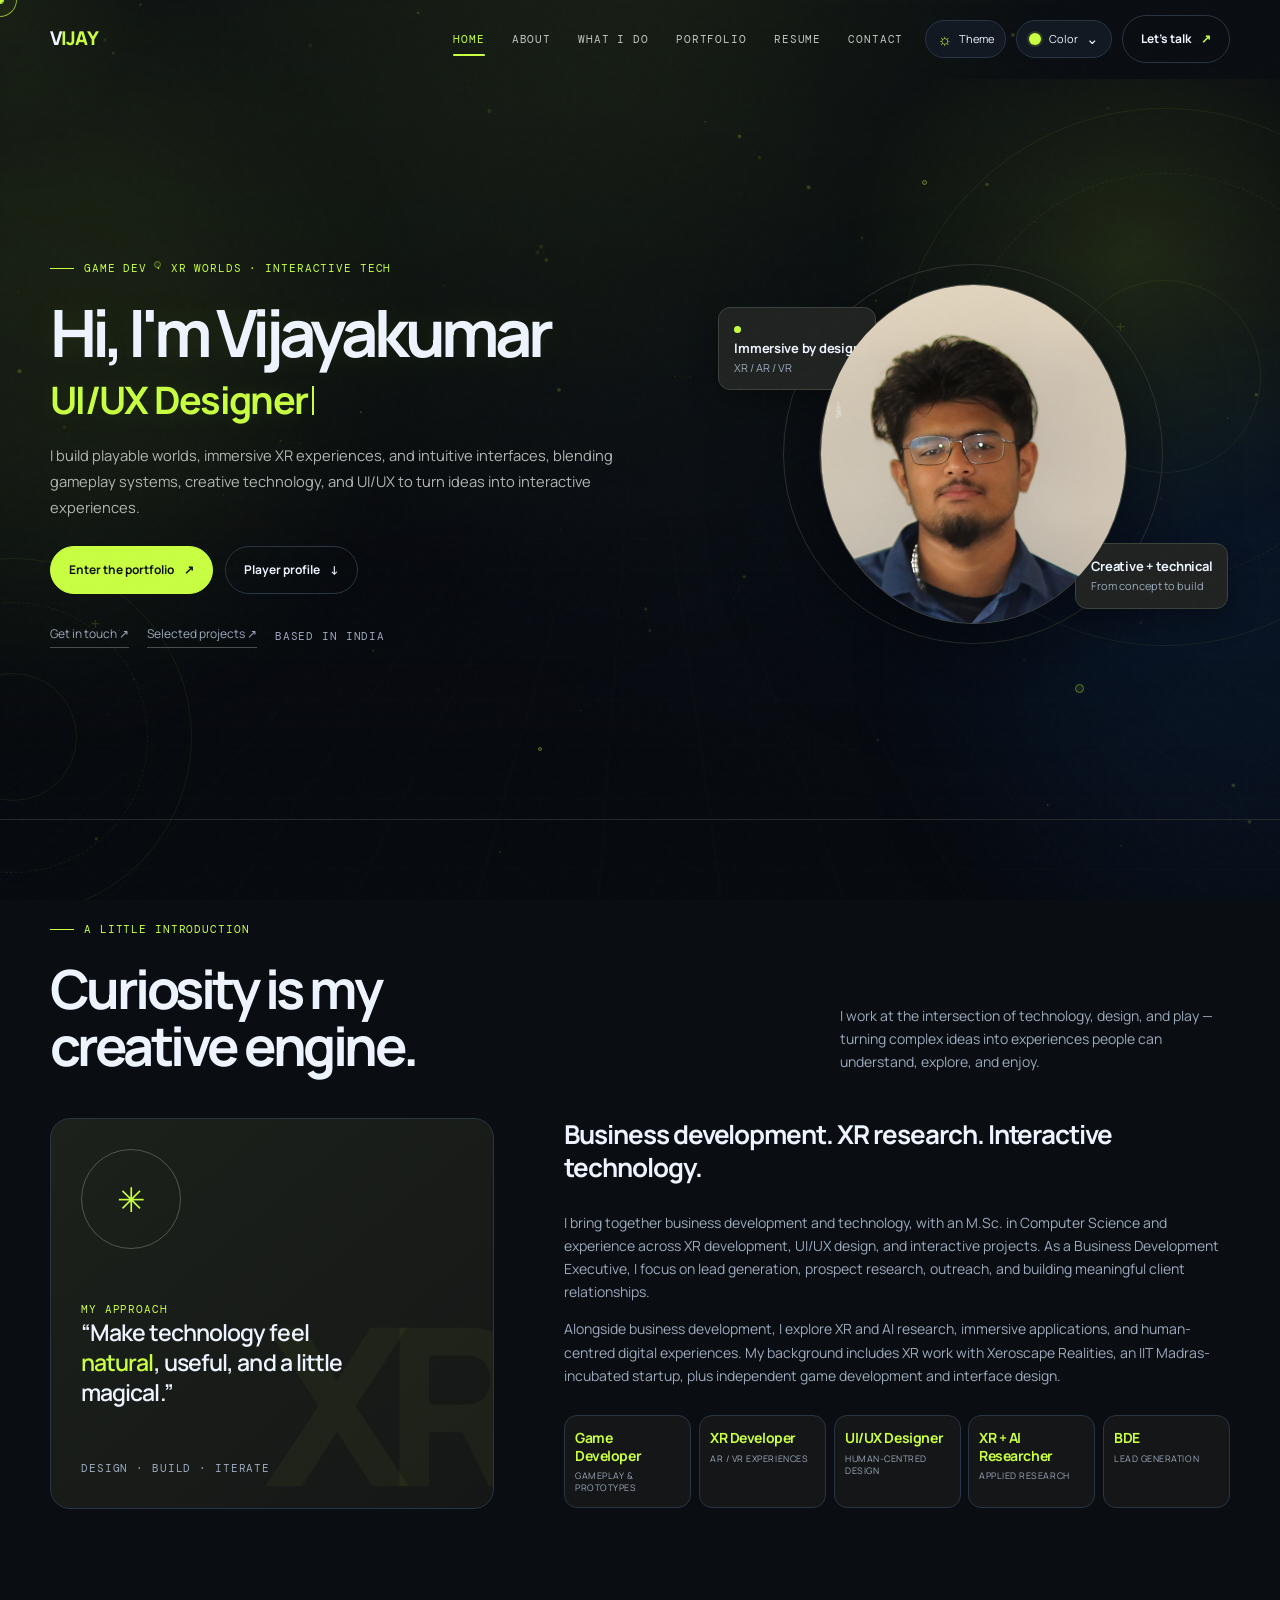
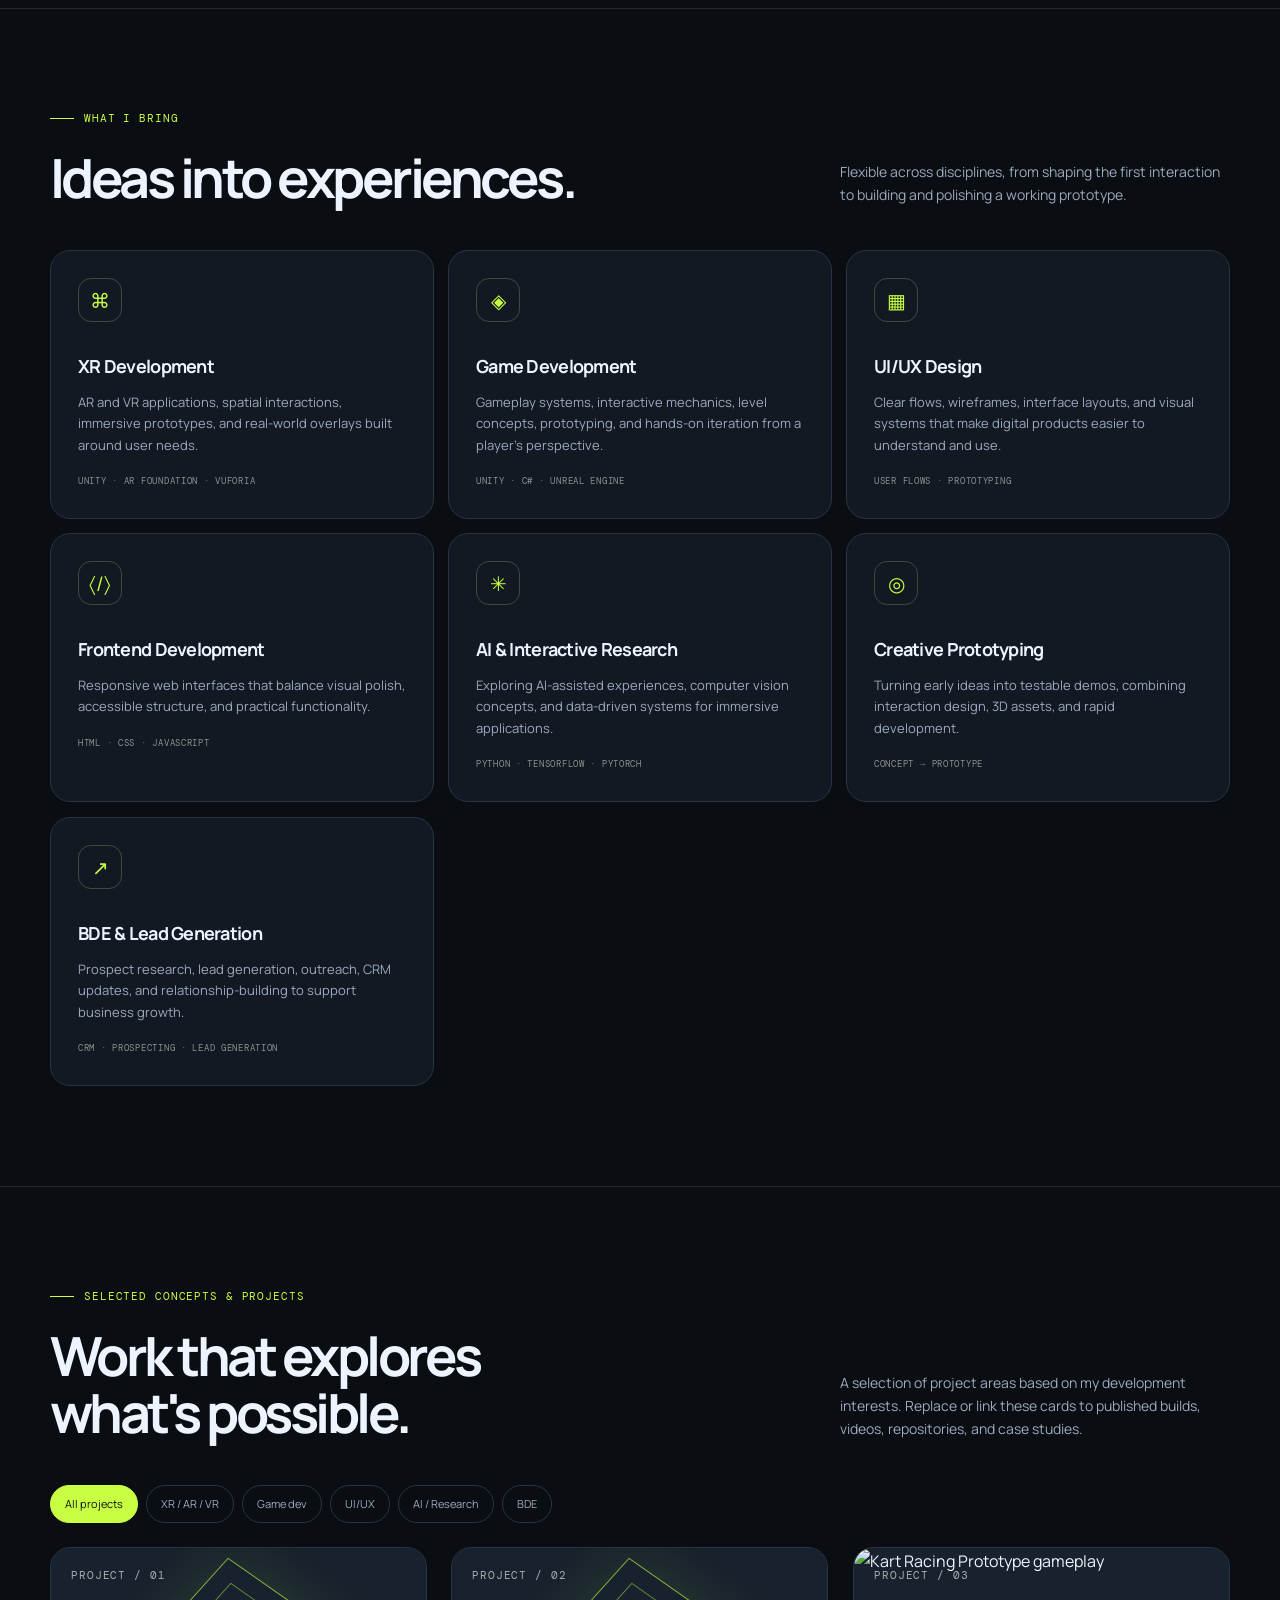
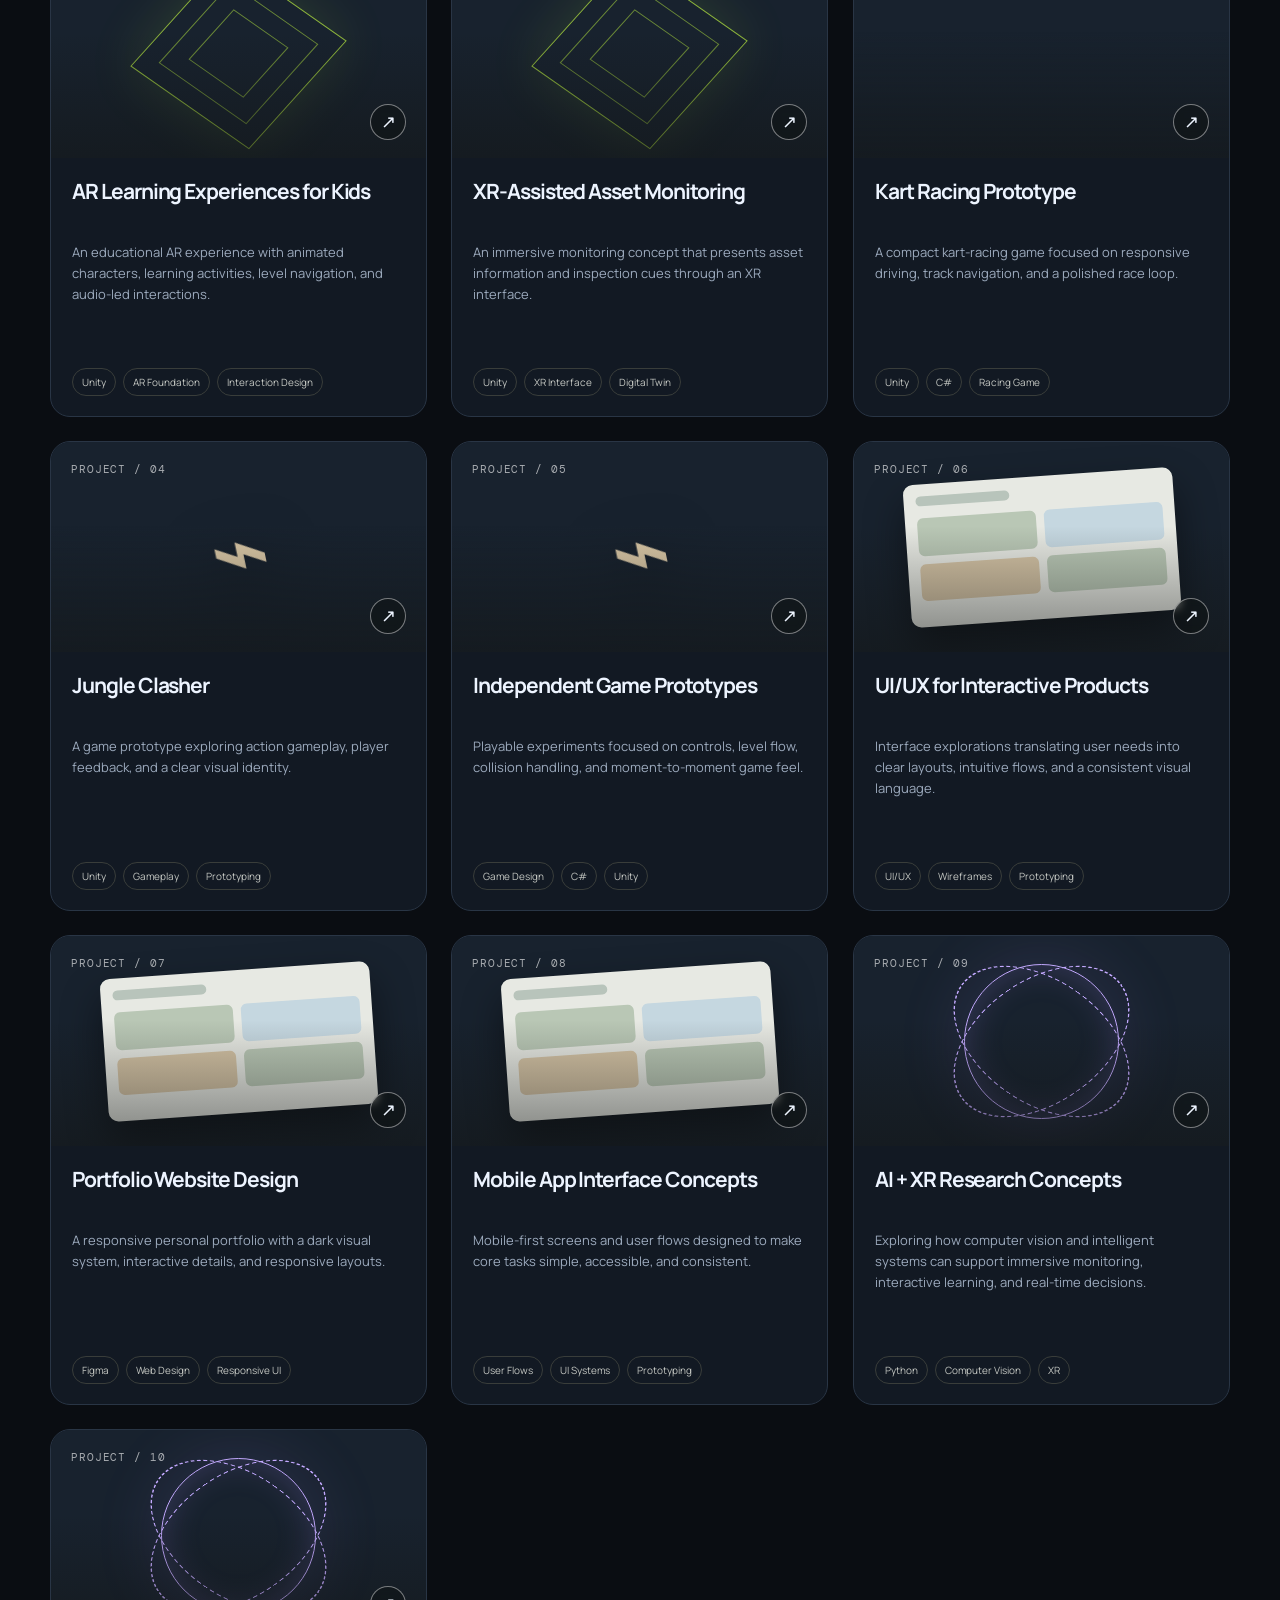
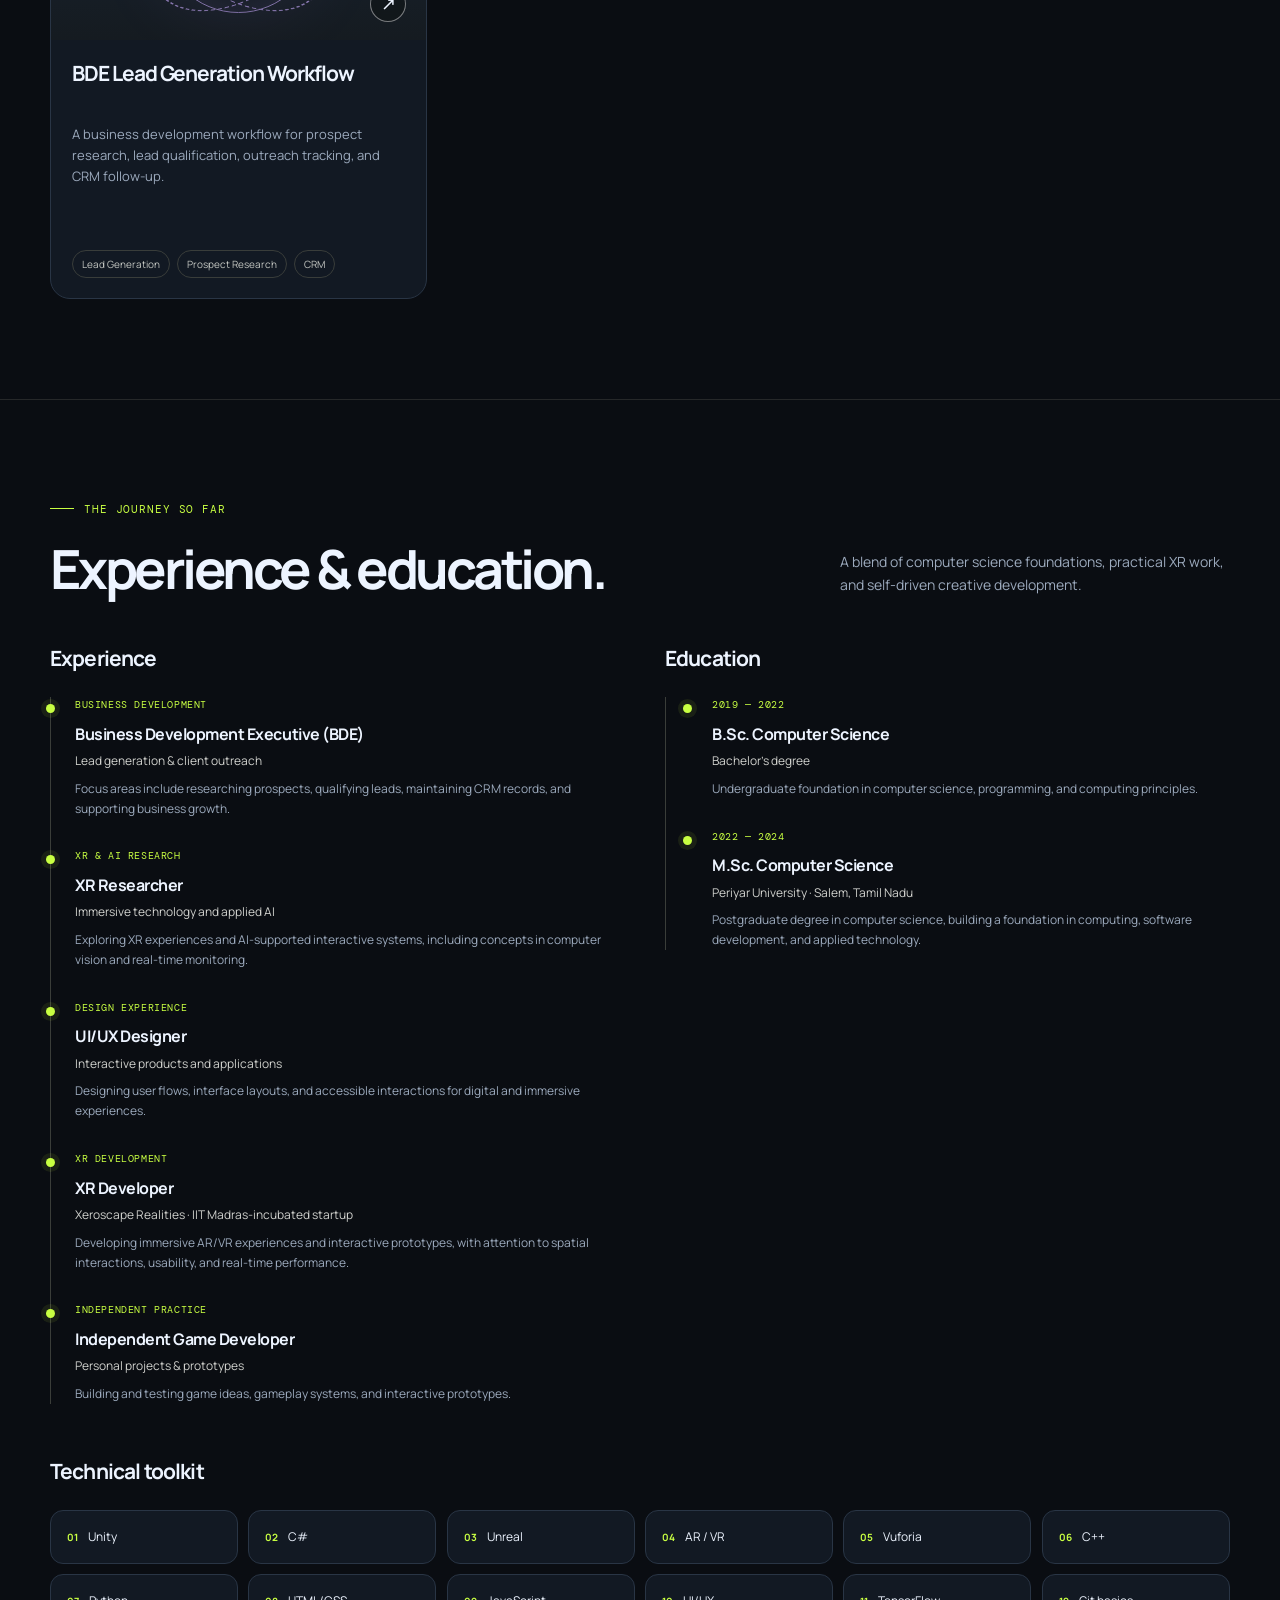
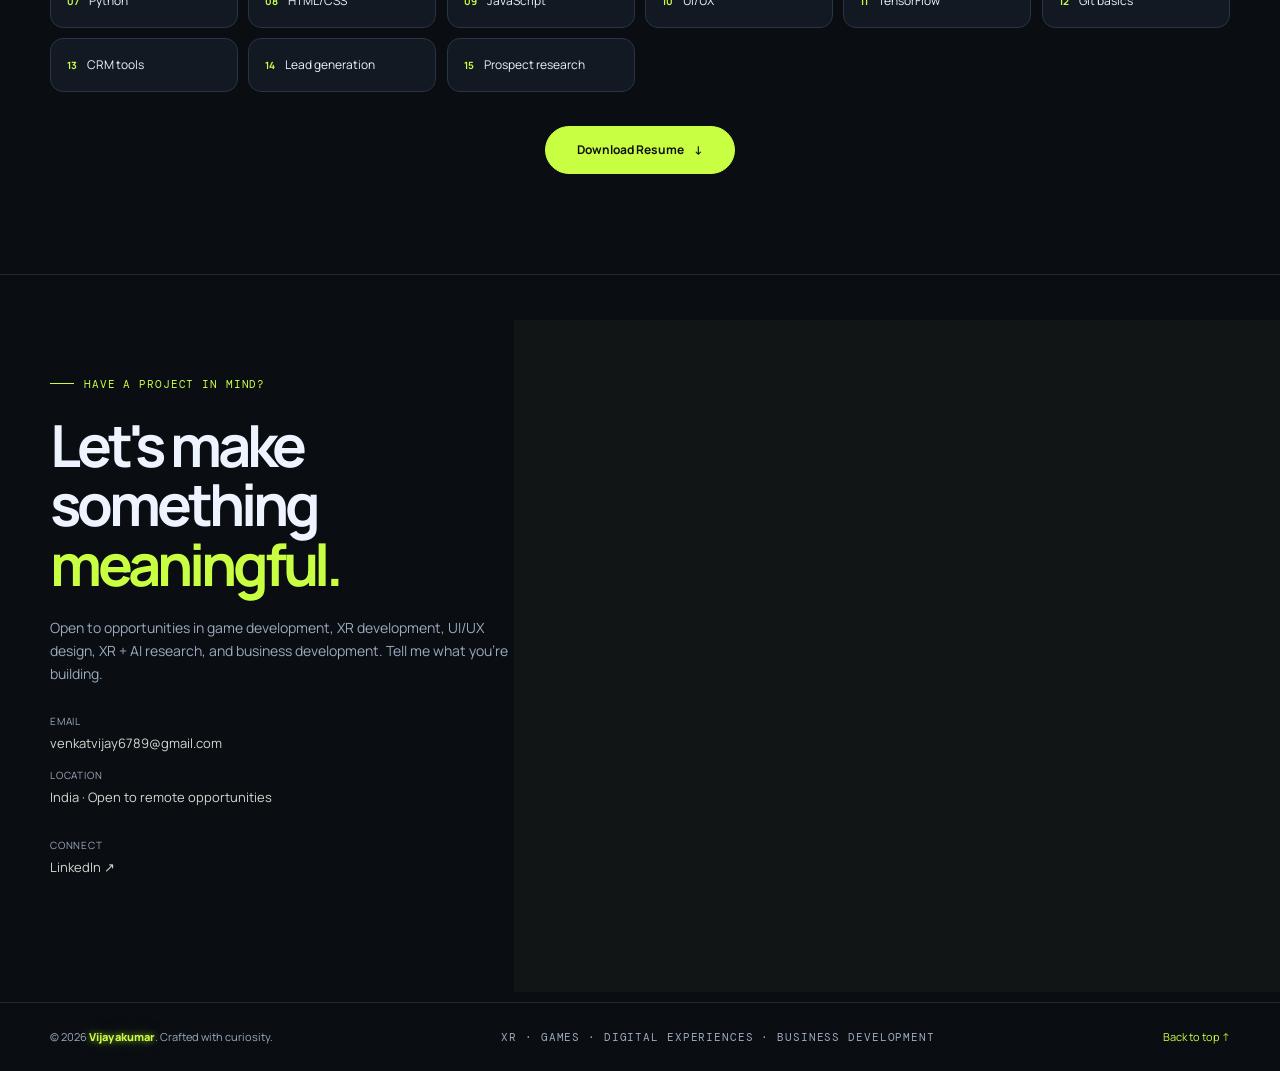
==== commit d931e868: "Add files via upload" ====
--- a/VIJAY/index.html
+++ b/VIJAY/index.html
@@ -97,22 +97,22 @@
   data-category="game"
   data-project-url="https://vijay-ghub.github.io/KART-RACE/"
   data-source-url=""
-  onclick="window.open(this.dataset.projectUrl, '_blank', 'noopener,noreferrer')"
+  onclick="if (this.dataset.projectUrl) window.open(this.dataset.projectUrl, '_blank', 'noopener,noreferrer')"
   style="cursor: pointer;"
 >
-  <div class="project-visual visual-game">
+  <div class="project-visual visual-game project-visual-image">
     <span class="project-number mono">PROJECT / 03</span>
-    <div class="gamepad">⌁</div>
+    <img
+      src="./Kart%20Race_%20Drift%20to%20Win.png"
+      alt="Kart Racing Prototype gameplay"
+      class="project-thumbnail"
+      loading="lazy"
+    />
     <span class="project-arrow">↗</span>
   </div>
-
   <div class="project-info">
     <h3>Kart Racing Prototype</h3>
-    <p>
-      A compact kart-racing game focused on responsive driving,
-      track navigation, and a polished race loop.
-    </p>
-
+    <p>A compact kart-racing game focused on responsive driving, track navigation, and a polished race loop.</p>
     <div class="project-tags">
       <span class="tag-chip">Unity</span>
       <span class="tag-chip">C#</span>
@@ -151,27 +151,20 @@
 </div></section>
 <section class="section" id="contact"><div class="wrap contact-grid">
   <div class="contact-copy reveal"><div class="eyebrow">Have a project in mind?</div><h2>Let's make something <span class="accent">meaningful.</span></h2><p>Open to opportunities in game development, XR development, UI/UX design, XR + AI research, and business development. Tell me what you're building.</p><div class="contact-detail"><div><span>Email</span><a href="mailto:venkatvijay6789@gmail.com" id="emailLink">venkatvijay6789@gmail.com</a></div><div><span>Location</span>India · Open to remote opportunities</div><div><span></span></div><div><span>Connect</span><a href="https://www.linkedin.com/in/vijayakumar-v-81b284235/" target="_blank" rel="noreferrer">LinkedIn ↗</a></div></div></div>
-  <form class="contact-form reveal" id="contactForm">
-    <div class="field"><label for="name">Your name</label><input id="name" name="name" placeholder="Name" required></div>
-    <div class="field"><label for="email">Your email</label><input id="email" name="email" type="email" placeholder="name@example.com" required></div>
-    <div class="field full"><label for="subject">Subject</label><input id="subject" name="subject" placeholder="Project / opportunity"></div>
-    <div class="field full"><label for="message">Message</label><textarea id="message" name="message" placeholder="A little about what you have in mind..." required></textarea></div>
-    <button class="button primary" type="submit">Prepare email <span>↗</span></button>
-    <p class="form-note" id="formNote">This form opens your email app with the message prepared. Add your real email address before publishing.</p>
+  <form class="contact-form reveal" id="contactForm" action="https://formsubmit.co/venkatvijay6789@gmail.com" method="POST" accept-charset="UTF-8">
+    <input type="hidden" name="_subject" id="formEmailSubject" value="New portfolio contact message">
+    <input type="hidden" name="_template" value="table">
+    <input type="text" name="_honey" class="form-honeypot" tabindex="-1" autocomplete="off" aria-hidden="true">
+    <div class="field"><label for="name">Your name</label><input id="name" name="name" type="text" placeholder="Name" minlength="2" maxlength="60" autocomplete="name" required></div>
+    <div class="field"><label for="email">Your email</label><input id="email" name="email" type="email" placeholder="name@example.com" maxlength="254" autocomplete="email" required></div>
+    <div class="field full"><label for="subject">Subject</label><input id="subject" name="contact_subject" type="text" placeholder="Project / opportunity" minlength="3" maxlength="80" required></div>
+    <div class="field full"><label for="message">Message <span class="message-count" id="messageCount">0/180</span></label><textarea id="message" name="message" placeholder="A little about what you have in mind..." minlength="5" maxlength="180" rows="4" aria-describedby="messageHelp messageCount" required></textarea><small class="field-help" id="messageHelp">Maximum 180 characters. Links and website addresses are not allowed.</small></div>
+    <button class="button primary" id="contactSubmit" type="submit">Send message <span>↗</span></button>
+    <p class="form-note" id="formNote" role="status" aria-live="polite">Messages are checked for links and spam. Your email app is not required.</p>
   </form>
 </div></section>
 </main>
 <footer class="footer"><div class="wrap footer-row"><span>© <span id="year"></span> <strong class="footer-name">Vijayakumar</strong>. Crafted with curiosity.</span><span class="mono">XR · GAMES · DIGITAL EXPERIENCES · BUSINESS DEVELOPMENT </span><a class="backtop" href="#home">Back to top ↑</a></div></footer>
-
-<script src="script.js" defer></script>
-</body>
-</html>
-
-
-
-
-
-
 
 <div class="project-modal" id="projectModal" hidden role="dialog" aria-modal="true" aria-labelledby="projectModalTitle">
   <div class="project-modal-panel" role="document">
@@ -191,5 +184,6 @@
   </div>
 </div>
 
-
-
+<script src="script.js" defer></script>
+</body>
+</html>
--- a/VIJAY/style.css
+++ b/VIJAY/style.css
@@ -412,3 +412,360 @@
 .about-roles .fact span{font-size:9px;line-height:1.35;display:block;margin-top:6px}
 @media(max-width:900px){.about-roles{grid-template-columns:repeat(3,minmax(0,1fr))}}
 @media(max-width:520px){.about-roles{grid-template-columns:repeat(2,minmax(0,1fr))}.about-roles .fact strong{font-size:13px}}
+
+.visual-game {
+  position: relative;
+  overflow: hidden;
+}
+
+.project-thumbnail {
+  width: 100%;
+  height: 100%;
+  object-fit: cover;
+  display: block;
+}
+
+/* Contact form validation, message limit, and spam-trap styling */
+.form-honeypot{position:absolute!important;left:-10000px!important;top:auto!important;width:1px!important;height:1px!important;opacity:0!important;pointer-events:none!important}
+.message-count{float:right;color:var(--muted);font-family:"DM Mono",monospace;font-size:10px;letter-spacing:0}
+.message-count.limit-reached{color:#ff8b62}
+.field-help{color:var(--muted);font-size:11px;line-height:1.5}
+.field textarea{min-height:118px;max-height:220px;resize:vertical}
+.contact-form button:disabled{opacity:.65;cursor:wait;transform:none}
+.form-note{grid-column:1/-1}
+
+/* Cleaner, responsive contact section */
+.contact-form{padding:clamp(18px,3vw,30px);border:1px solid var(--line);border-radius:20px;background:rgba(23,25,24,.72);box-shadow:0 18px 48px rgba(0,0,0,.12)}
+.contact-form .button{justify-self:start;min-width:165px}
+.field input,.field textarea{min-width:0}
+.field textarea{line-height:1.6}
+[data-theme="light"] .contact-form{background:rgba(255,255,255,.9)}
+@media(max-width:560px){.contact-form{grid-template-columns:minmax(0,1fr);padding:18px;gap:13px}.contact-form .field{grid-column:1/-1}.contact-form .button{width:100%}}
+
+/* Project gallery layout polish: consistent two-column cards and aligned heights. */
+#work .projects{display:grid;grid-template-columns:repeat(2,minmax(0,1fr));grid-auto-flow:row;align-items:stretch;gap:20px}
+#work .projects > .project{grid-column:auto !important;width:100%;min-width:0;height:100%;display:flex;flex-direction:column;border:1px solid var(--line);border-radius:var(--radius);overflow:hidden;background:var(--panel)}
+#work .projects > .project .project-visual{flex:0 0 auto;width:100%;height:clamp(170px,22vw,260px);border-radius:0}
+#work .projects > .project .project-info{flex:1 1 auto;display:flex;flex-direction:column;align-items:flex-start;padding:20px 22px 22px}
+#work .projects > .project .project-info p{flex:1 0 auto;margin-bottom:16px}
+#work .projects > .project .project-thumbnail{width:100%;height:100%;object-fit:cover;object-position:center}
+@media(max-width:680px){#work .projects{grid-template-columns:minmax(0,1fr);gap:16px}#work .projects > .project{grid-column:1 / -1 !important}#work .projects > .project .project-visual{height:clamp(190px,58vw,260px)}#work .projects > .project .project-info{padding:18px}}
+@media(prefers-reduced-motion:reduce){#work .projects > .project{transform:none!important;opacity:1!important}}
+
+/* =========================================
+   PROJECT GRID — RESPONSIVE & ALIGNED
+   Desktop: 3 columns | Tablet: 2 | Mobile: 1
+========================================= */
+#work .projects {
+  display: grid;
+  grid-template-columns: repeat(3, minmax(0, 1fr));
+  grid-auto-flow: row;
+  align-items: stretch;
+  gap: 24px;
+  width: 100%;
+}
+
+#work .projects > .project {
+  display: flex;
+  flex-direction: column;
+  align-self: stretch;
+  width: 100%;
+  min-width: 0;
+  height: 100%;
+  margin: 0;
+  grid-column: auto !important;
+  overflow: hidden;
+  border: 1px solid var(--line);
+  border-radius: var(--radius, 20px);
+  background: var(--panel);
+  isolation: isolate;
+  transition: transform .28s cubic-bezier(.2,.8,.2,1),
+              border-color .28s ease,
+              box-shadow .28s ease,
+              background-color .28s ease;
+}
+
+#work .projects > .project[hidden] {
+  display: none !important;
+}
+
+#work .projects > .project .project-visual {
+  position: relative;
+  display: grid;
+  flex: 0 0 auto;
+  place-items: center;
+  width: 100%;
+  height: auto;
+  min-height: 0;
+  aspect-ratio: 16 / 10;
+  overflow: hidden;
+  border-radius: 0;
+  background: var(--panel2);
+}
+
+#work .projects > .project .project-thumbnail {
+  position: absolute;
+  inset: 0;
+  display: block;
+  width: 100%;
+  height: 100%;
+  max-width: none;
+  object-fit: cover;
+  object-position: center;
+  transition: transform .5s ease;
+}
+
+#work .projects > .project .project-number {
+  z-index: 2;
+  pointer-events: none;
+}
+
+#work .projects > .project .project-arrow {
+  z-index: 3;
+  cursor: pointer;
+}
+
+#work .projects > .project .project-visual::after {
+  z-index: 1;
+  pointer-events: none;
+}
+
+#work .projects > .project .project-info {
+  display: flex;
+  flex: 1 1 auto;
+  flex-direction: column;
+  align-items: flex-start;
+  min-width: 0;
+  padding: 22px;
+}
+
+#work .projects > .project .project-info h3 {
+  width: 100%;
+  margin: 0 0 9px;
+  line-height: 1.3;
+  overflow-wrap: anywhere;
+}
+
+#work .projects > .project .project-info p {
+  flex: 1 1 auto;
+  width: 100%;
+  margin: 0 0 18px;
+  line-height: 1.65;
+  overflow-wrap: anywhere;
+}
+
+#work .projects > .project .project-tags {
+  display: flex;
+  flex-wrap: wrap;
+  gap: 7px;
+  width: 100%;
+  margin-top: auto;
+}
+
+#work .projects > .project .tag-chip {
+  max-width: 100%;
+  overflow-wrap: anywhere;
+}
+
+@media (hover: hover) and (pointer: fine) {
+  #work .projects > .project:hover {
+    transform: translateY(-5px);
+    border-color: rgba(var(--accent-rgb, 200, 255, 66), .55);
+    box-shadow: 0 18px 38px rgba(0, 0, 0, .2);
+  }
+
+  #work .projects > .project:hover .project-thumbnail {
+    transform: scale(1.045);
+  }
+}
+
+@media (min-width: 1200px) {
+  #work .projects { gap: 26px; }
+  #work .projects > .project .project-visual { aspect-ratio: 16 / 9; }
+}
+
+@media (max-width: 1050px) {
+  #work .projects {
+    grid-template-columns: repeat(2, minmax(0, 1fr));
+    gap: 20px;
+  }
+}
+
+@media (max-width: 680px) {
+  #work .projects {
+    grid-template-columns: minmax(0, 1fr);
+    gap: 18px;
+  }
+
+  #work .projects > .project {
+    grid-column: 1 / -1 !important;
+    height: auto;
+  }
+
+  #work .projects > .project .project-visual { aspect-ratio: 16 / 10; }
+  #work .projects > .project .project-info { padding: 19px; }
+  #work .projects > .project .project-info h3 { font-size: 19px; }
+}
+
+@media (max-width: 380px) {
+  #work .projects { gap: 14px; }
+  #work .projects > .project .project-info { padding: 16px; }
+  #work .projects > .project .project-visual { aspect-ratio: 4 / 3; }
+}
+
+@media (prefers-reduced-motion: reduce) {
+  #work .projects > .project,
+  #work .projects > .project .project-thumbnail {
+    transition: none !important;
+  }
+  #work .projects > .project:hover { transform: none !important; }
+}
+
+
+/* =====================================================
+   FINAL PROJECT CARD FIX — identical card dimensions
+   Desktop: 3 columns | tablet: 2 | mobile: 1
+===================================================== */
+#work .projects {
+  display: grid !important;
+  grid-template-columns: repeat(3, minmax(0, 1fr)) !important;
+  grid-auto-rows: 470px;
+  align-items: stretch;
+  gap: 24px;
+}
+#work .projects > .project {
+  display: flex !important;
+  flex-direction: column !important;
+  width: 100% !important;
+  height: 100% !important;
+  min-width: 0;
+  min-height: 0;
+  margin: 0 !important;
+  grid-column: auto !important;
+  overflow: hidden;
+  box-sizing: border-box;
+}
+#work .projects > .project[hidden] { display: none !important; }
+#work .projects > .project > .project-visual {
+  position: relative;
+  display: grid;
+  flex: 0 0 210px !important;
+  width: 100%;
+  height: 210px !important;
+  min-height: 210px !important;
+  max-height: 210px !important;
+  aspect-ratio: auto !important;
+  overflow: hidden;
+  box-sizing: border-box;
+}
+#work .projects > .project > .project-visual .project-thumbnail {
+  position: absolute;
+  inset: 0;
+  display: block;
+  width: 100% !important;
+  height: 100% !important;
+  max-width: none !important;
+  object-fit: cover;
+  object-position: center;
+}
+#work .projects > .project > .project-visual .project-number { z-index: 2; }
+#work .projects > .project > .project-visual .project-arrow { z-index: 3; }
+#work .projects > .project > .project-info {
+  display: flex !important;
+  flex: 1 1 auto !important;
+  flex-direction: column !important;
+  align-items: flex-start;
+  min-width: 0;
+  min-height: 0;
+  height: 260px;
+  padding: 20px 21px !important;
+  overflow: hidden;
+  box-sizing: border-box;
+}
+#work .projects > .project > .project-info h3 {
+  display: -webkit-box;
+  -webkit-box-orient: vertical;
+  -webkit-line-clamp: 2;
+  overflow: hidden;
+  width: 100%;
+  min-height: 2.6em;
+  max-height: 2.6em;
+  margin: 0 0 9px !important;
+  line-height: 1.3 !important;
+  overflow-wrap: anywhere;
+}
+#work .projects > .project > .project-info p {
+  display: -webkit-box;
+  -webkit-box-orient: vertical;
+  -webkit-line-clamp: 3;
+  overflow: hidden;
+  width: 100%;
+  min-height: 4.95em;
+  max-height: 4.95em;
+  flex: 0 0 auto !important;
+  margin: 0 0 14px !important;
+  line-height: 1.65 !important;
+  overflow-wrap: anywhere;
+}
+#work .projects > .project > .project-info .project-tags {
+  display: flex;
+  flex: 0 0 auto;
+  flex-wrap: wrap;
+  align-content: flex-start;
+  gap: 7px;
+  width: 100%;
+  max-height: 54px;
+  overflow: hidden;
+  margin-top: auto !important;
+}
+#work .projects > .project .tag-chip {
+  max-width: 100%;
+  white-space: normal;
+  overflow-wrap: anywhere;
+}
+@media (max-width: 1050px) {
+  #work .projects {
+    grid-template-columns: repeat(2, minmax(0, 1fr)) !important;
+    grid-auto-rows: 480px;
+    gap: 20px;
+  }
+  #work .projects > .project > .project-visual {
+    flex-basis: 220px !important;
+    height: 220px !important;
+    min-height: 220px !important;
+    max-height: 220px !important;
+  }
+  #work .projects > .project > .project-info { height: 260px; }
+}
+@media (max-width: 680px) {
+  #work .projects {
+    grid-template-columns: minmax(0, 1fr) !important;
+    grid-auto-rows: 455px;
+    gap: 18px;
+  }
+  #work .projects > .project { grid-column: 1 / -1 !important; }
+  #work .projects > .project > .project-visual {
+    flex-basis: 215px !important;
+    height: 215px !important;
+    min-height: 215px !important;
+    max-height: 215px !important;
+  }
+  #work .projects > .project > .project-info {
+    height: 240px;
+    padding: 18px !important;
+  }
+}
+@media (max-width: 380px) {
+  #work .projects { grid-auto-rows: 465px; }
+  #work .projects > .project > .project-visual {
+    flex-basis: 205px !important;
+    height: 205px !important;
+    min-height: 205px !important;
+    max-height: 205px !important;
+  }
+  #work .projects > .project > .project-info { height: 260px; padding: 16px !important; }
+}
+@media (prefers-reduced-motion: reduce) {
+  #work .projects > .project,
+  #work .projects > .project .project-thumbnail { transition: none !important; }
+}
